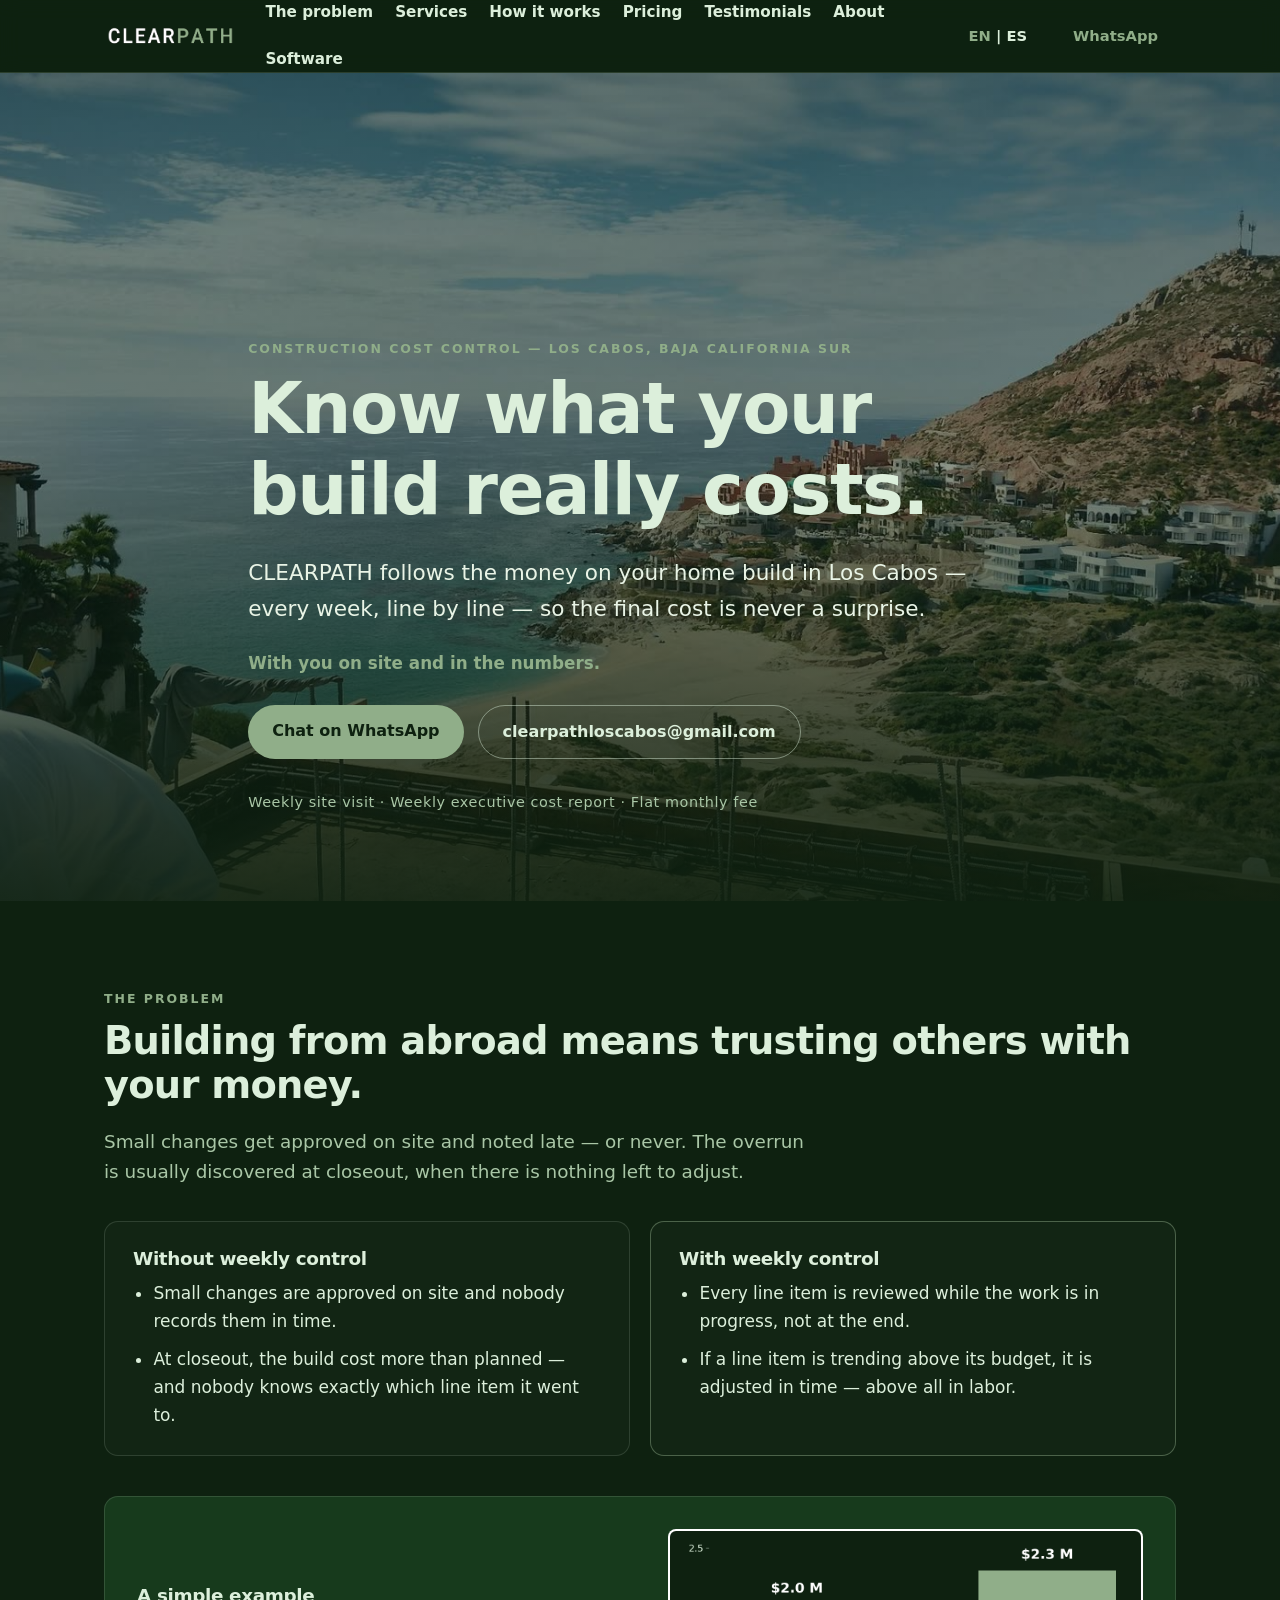
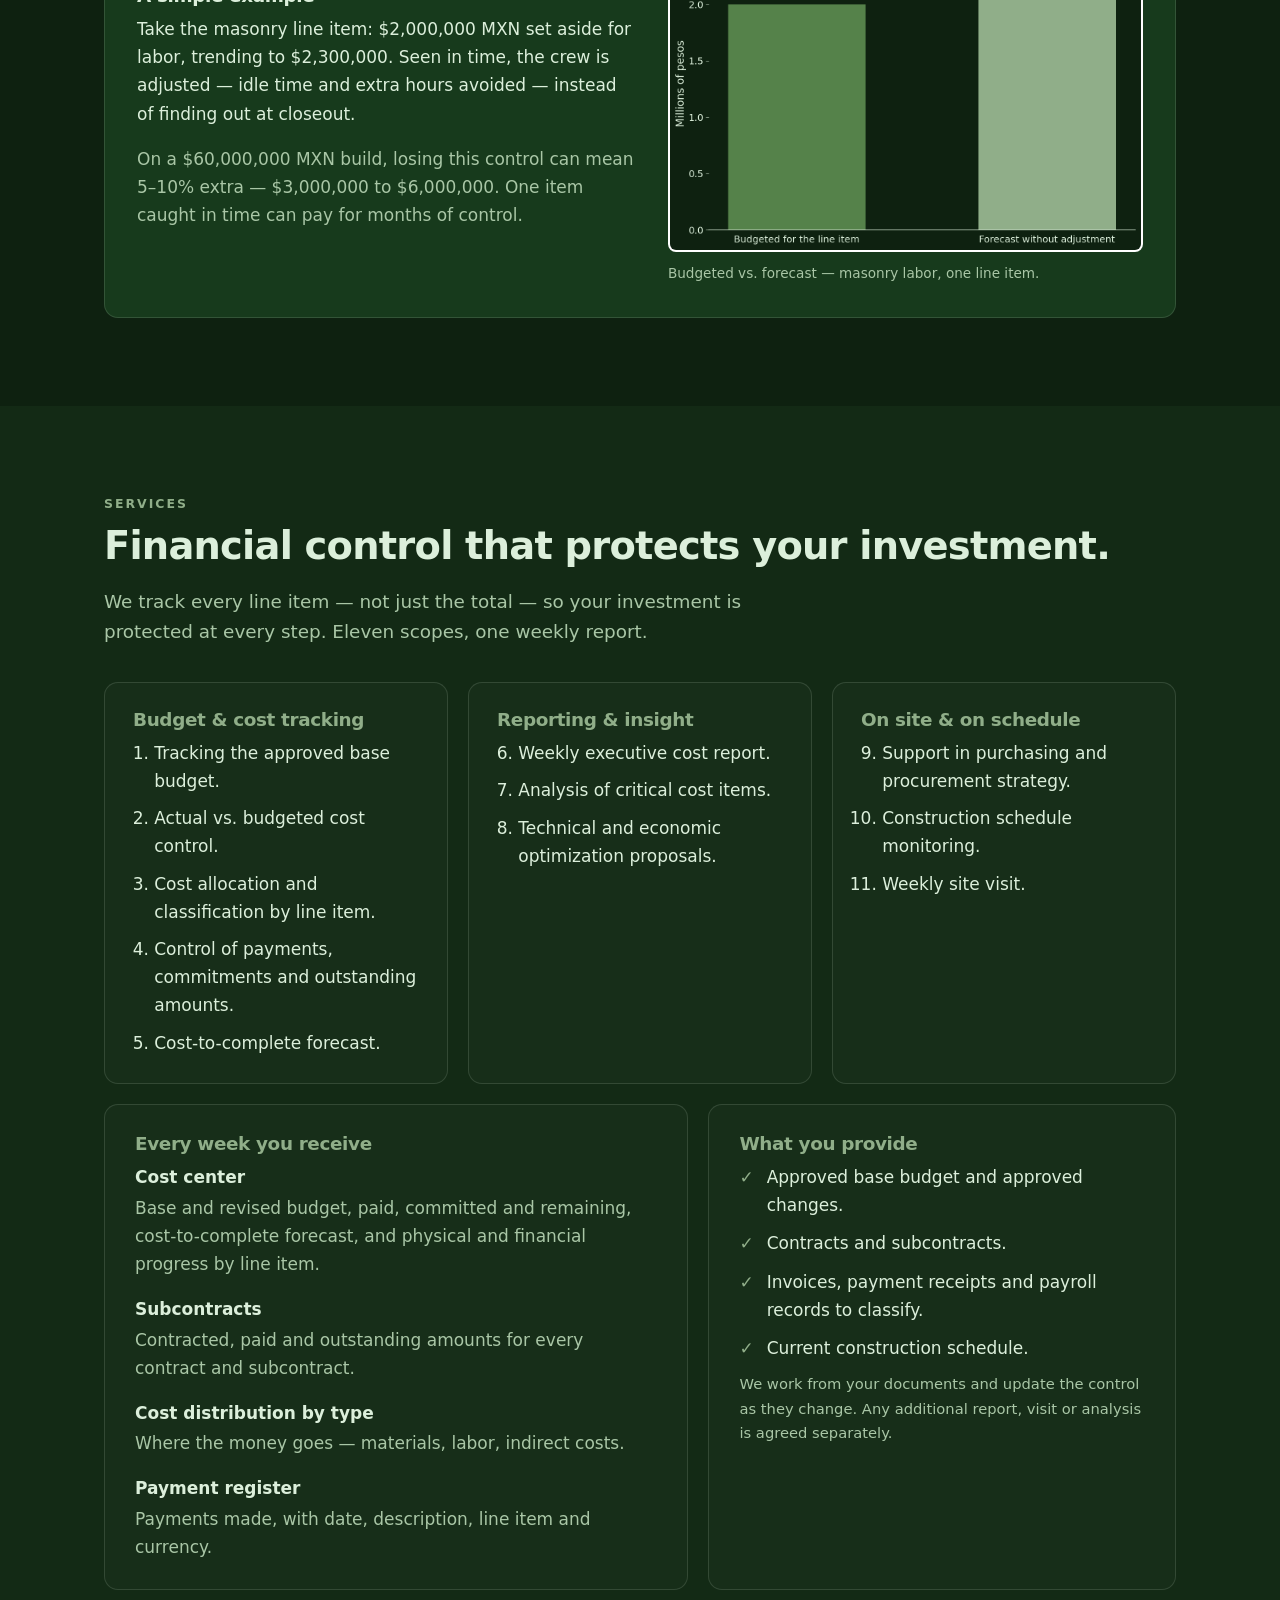
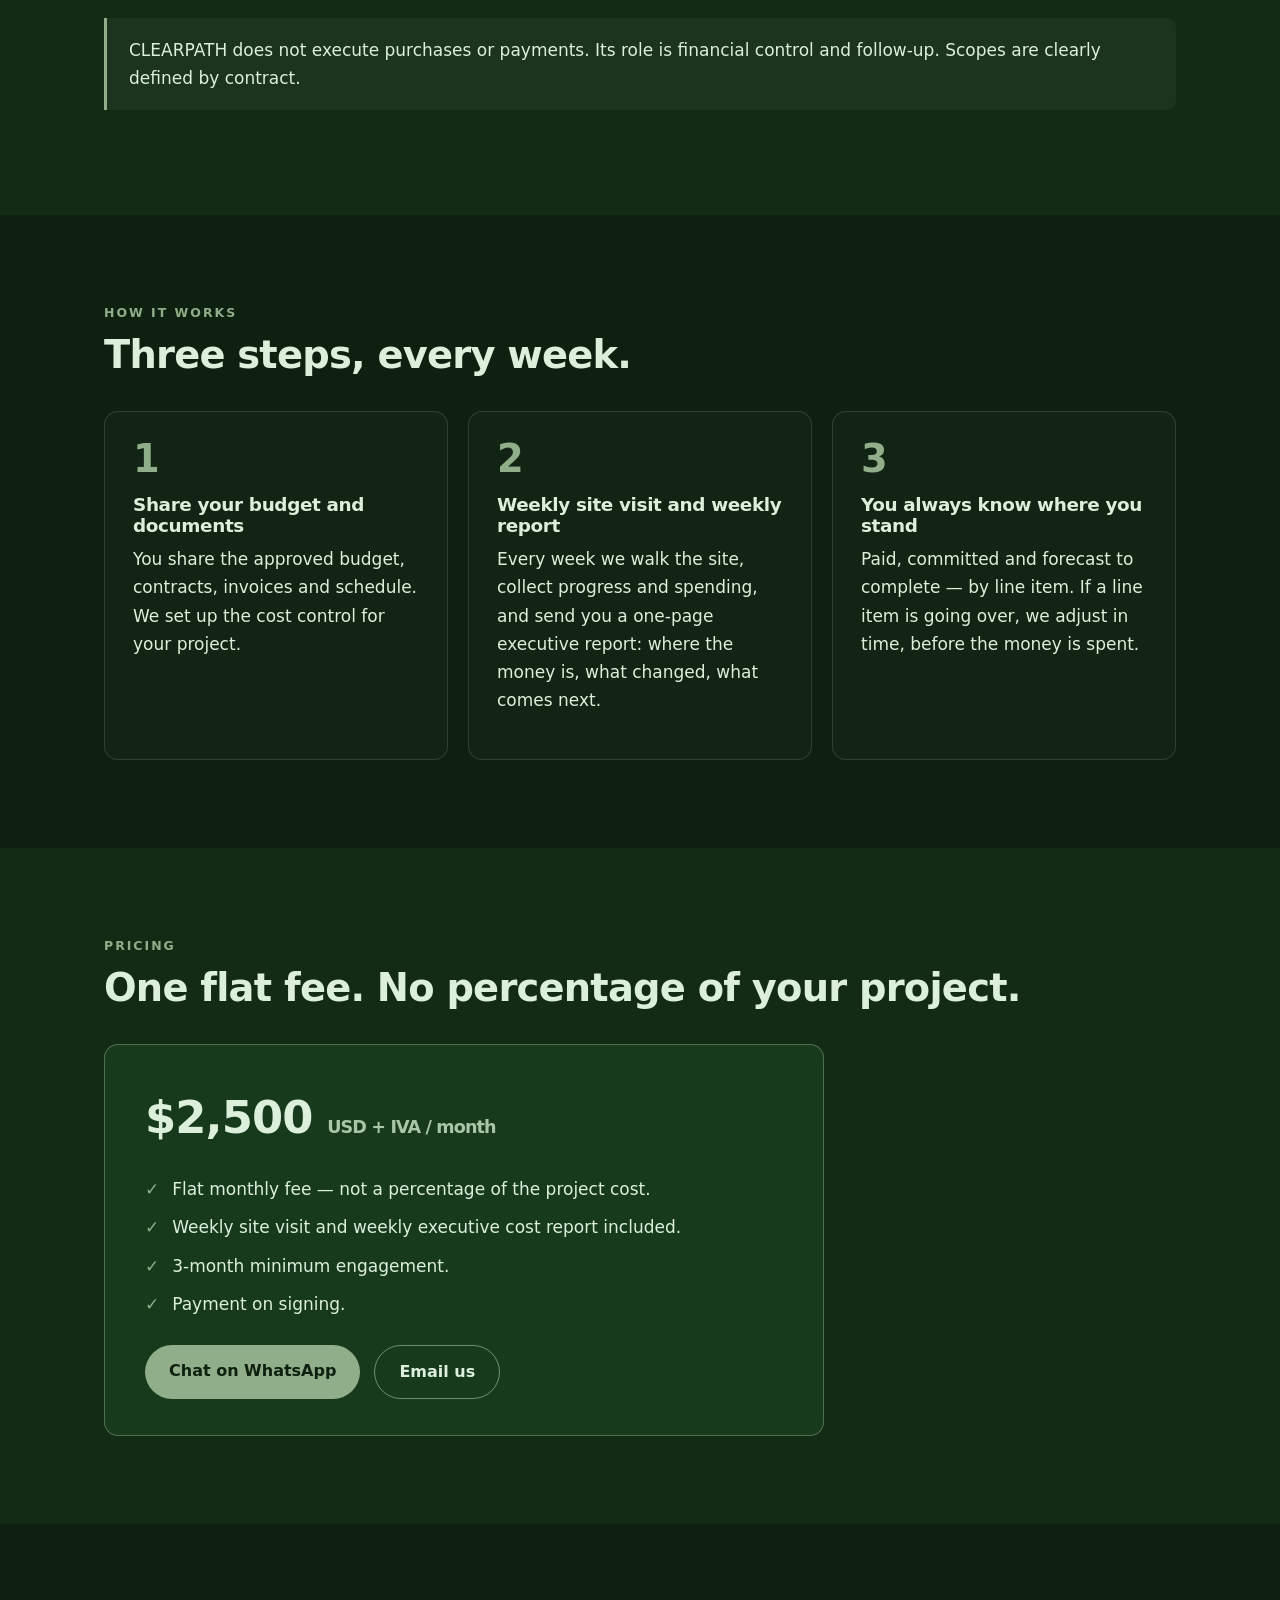
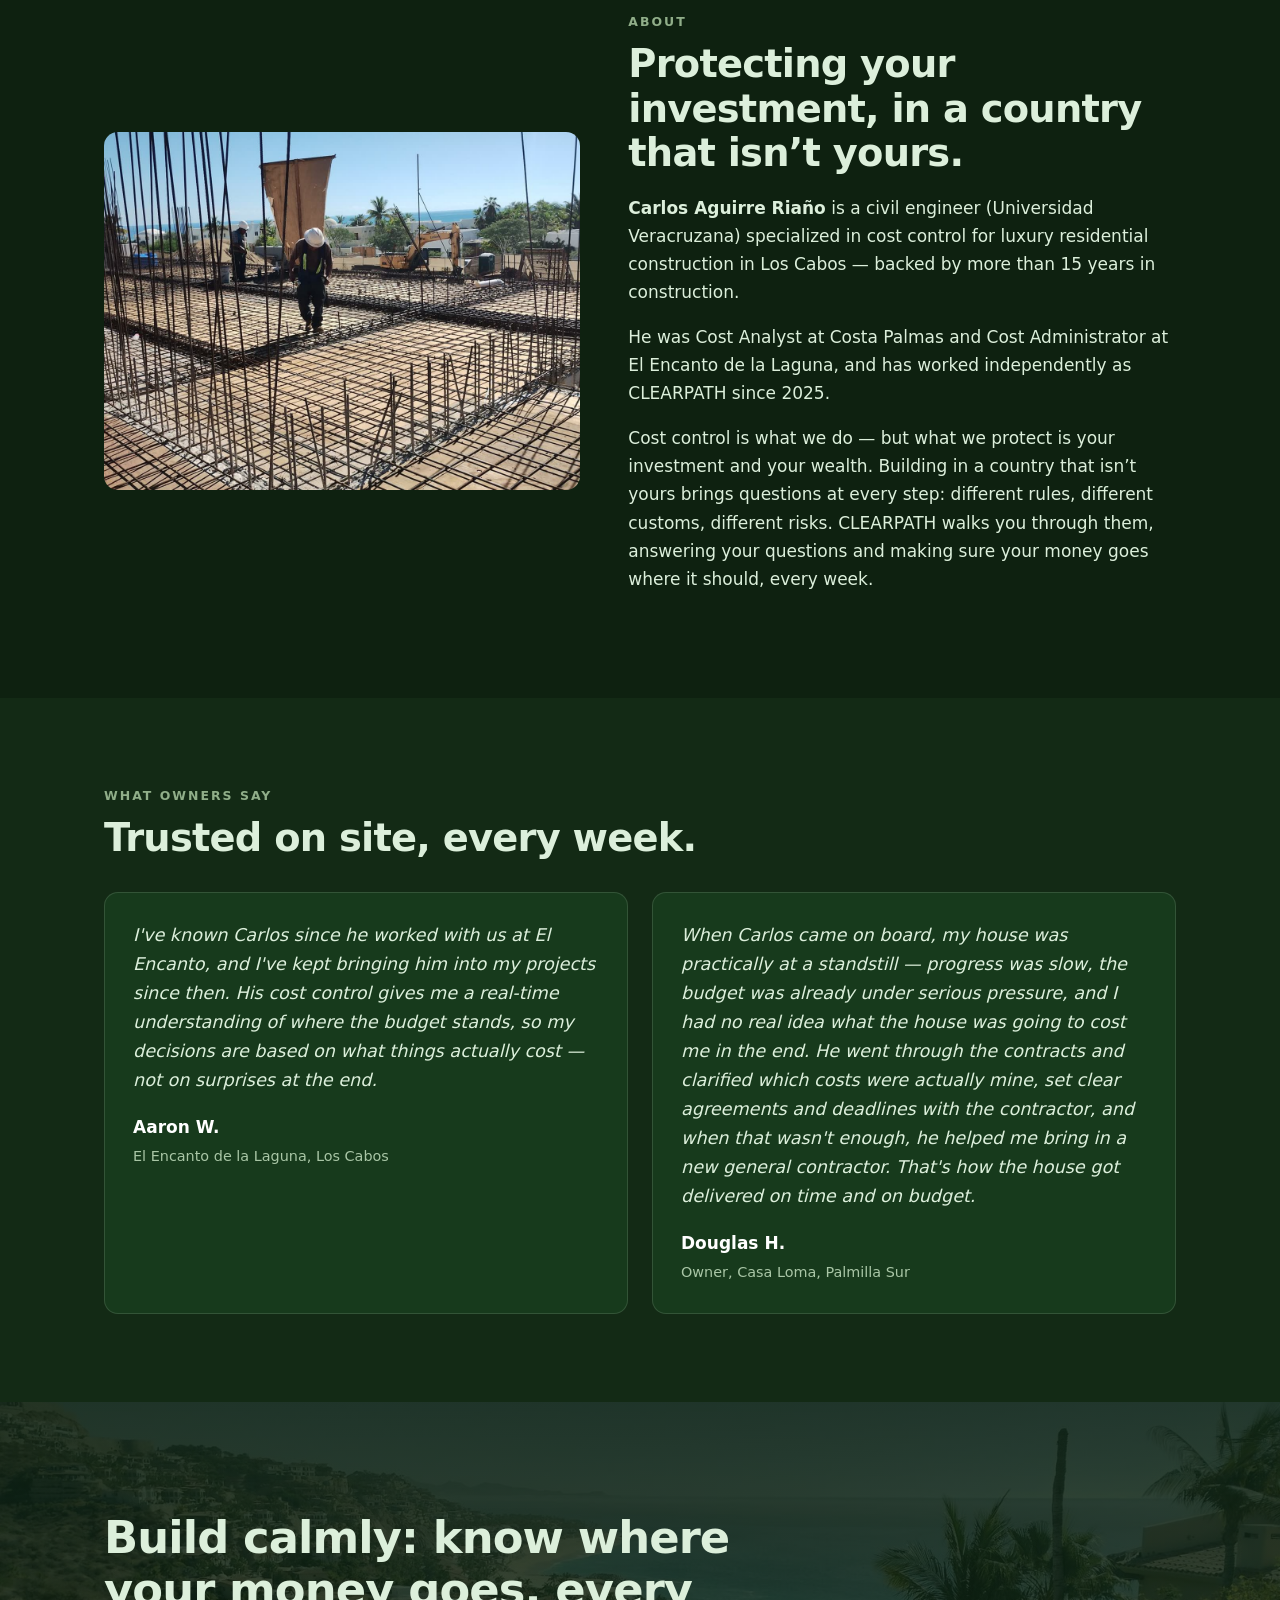
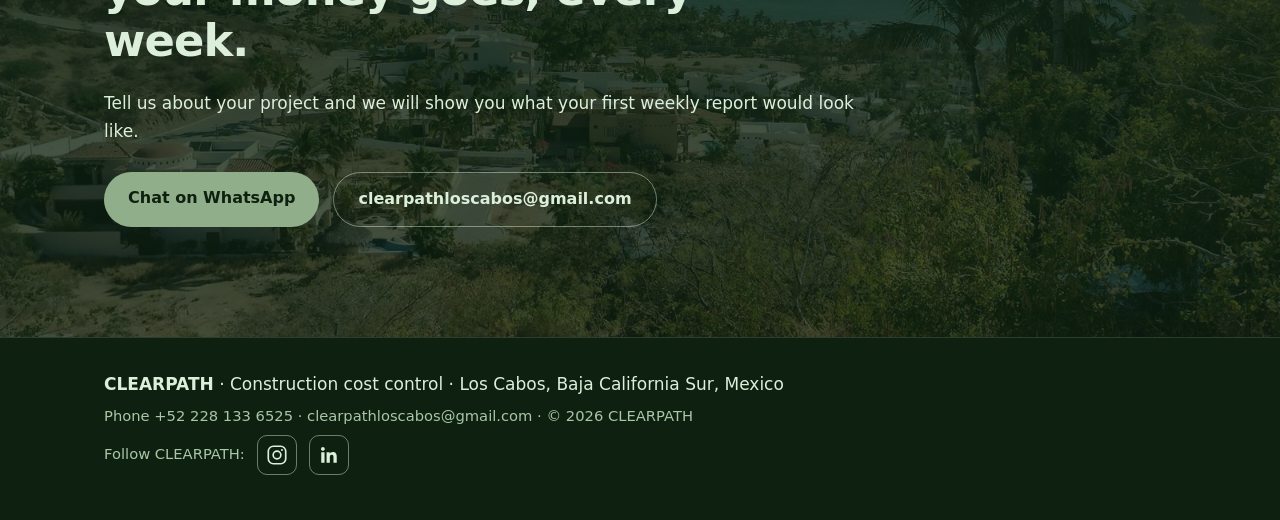
==== index.html @ eccaa63d "Stylesheet v7 (carousel styles)" ====
<!DOCTYPE html>
<html lang="en">
<head>
<meta charset="utf-8">
<meta name="viewport" content="width=device-width, initial-scale=1">
<title>CLEARPATH — Construction Cost Control in Los Cabos</title>
<meta name="description" content="CLEARPATH is weekly cost control for luxury home builds in Los Cabos: paid, committed and forecast to complete, line by line. Flat monthly fee, weekly site visit, weekly executive report.">
<link rel="stylesheet" href="styles.css?v=7">
<link rel="icon" type="image/x-icon" href="[data-uri]">
</head>
<body>

<header class="site-header">
  <div class="wrap header-inner">
    <a class="brand" href="#top" aria-label="CLEARPATH — home">
      <img class="brand-img" src="[data-uri]" alt="CLEARPATH">
    </a>
    <nav class="main-nav" aria-label="Main">
      <a href="#problem">The problem</a>
      <a href="#services">Services</a>
      <a href="#how">How it works</a>
      <a href="#pricing">Pricing</a>
      <a href="#testimonials">Testimonials</a>
      <a href="#about">About</a>
      <a href="software/">Software</a>
    </nav>
    <span class="lang-switch" aria-label="Language"><span class="lang-current">EN</span> | <a href="es/" lang="es">ES</a></span>
    <a class="btn btn-small" href="https://wa.me/522281336525" target="_blank" rel="noopener">WhatsApp</a>
  </div>
</header>

<main id="top">

  <!-- HERO -->
  <section class="hero">
    <div class="hero-media" aria-hidden="true">
      <video autoplay muted loop playsinline poster="[data-uri]">
        <source src="[data-uri]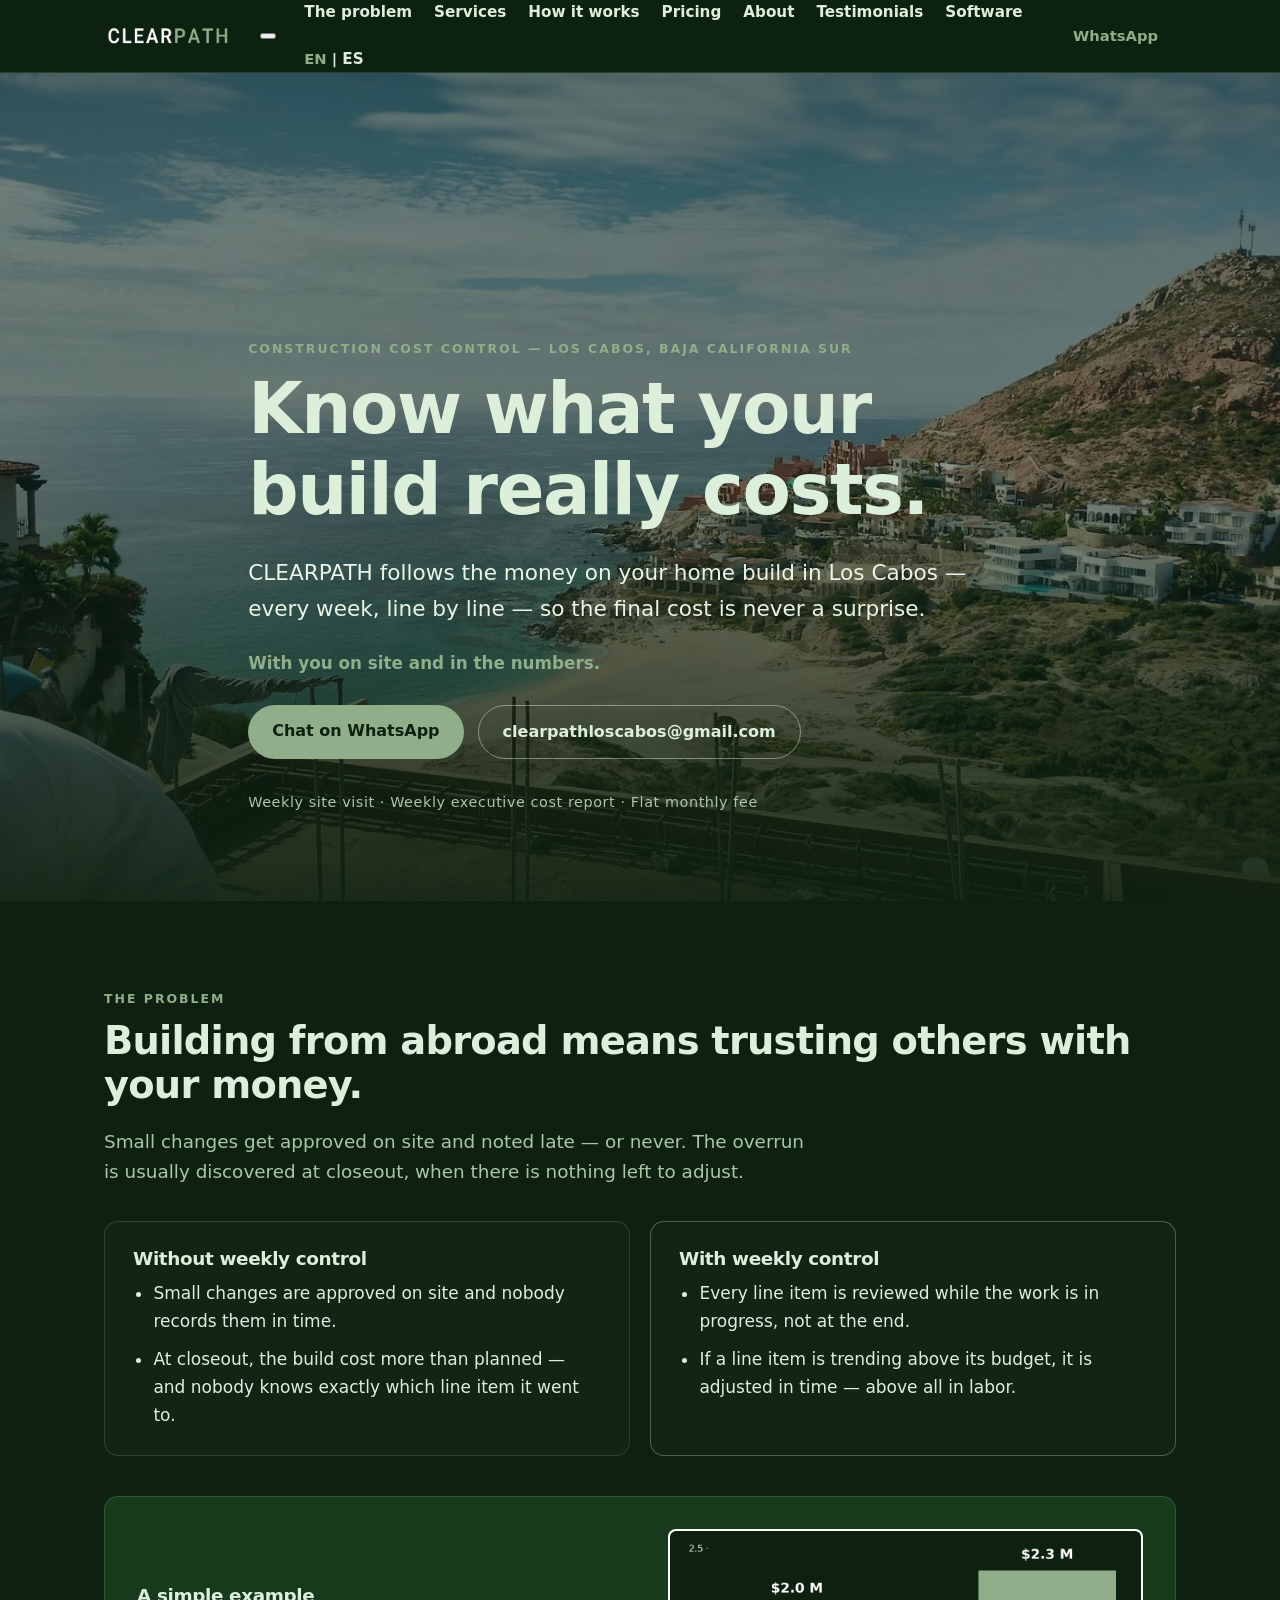
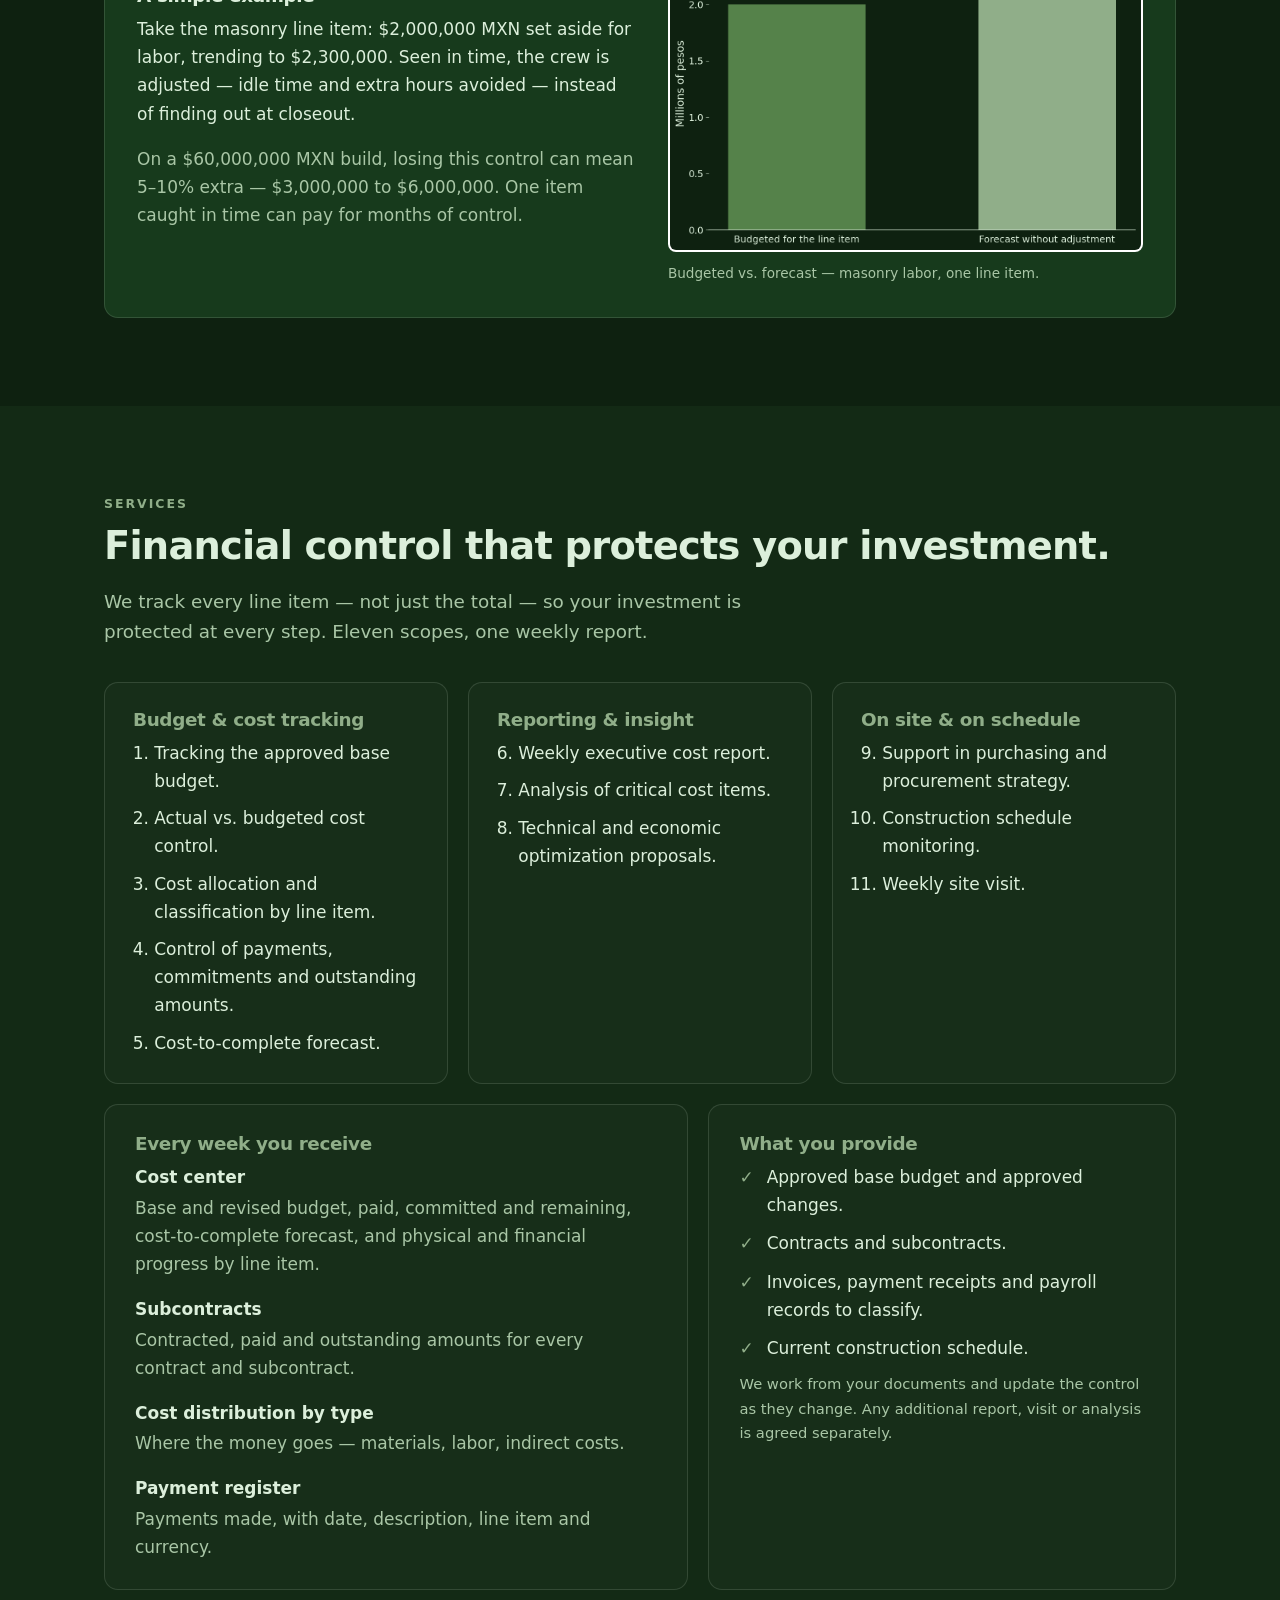
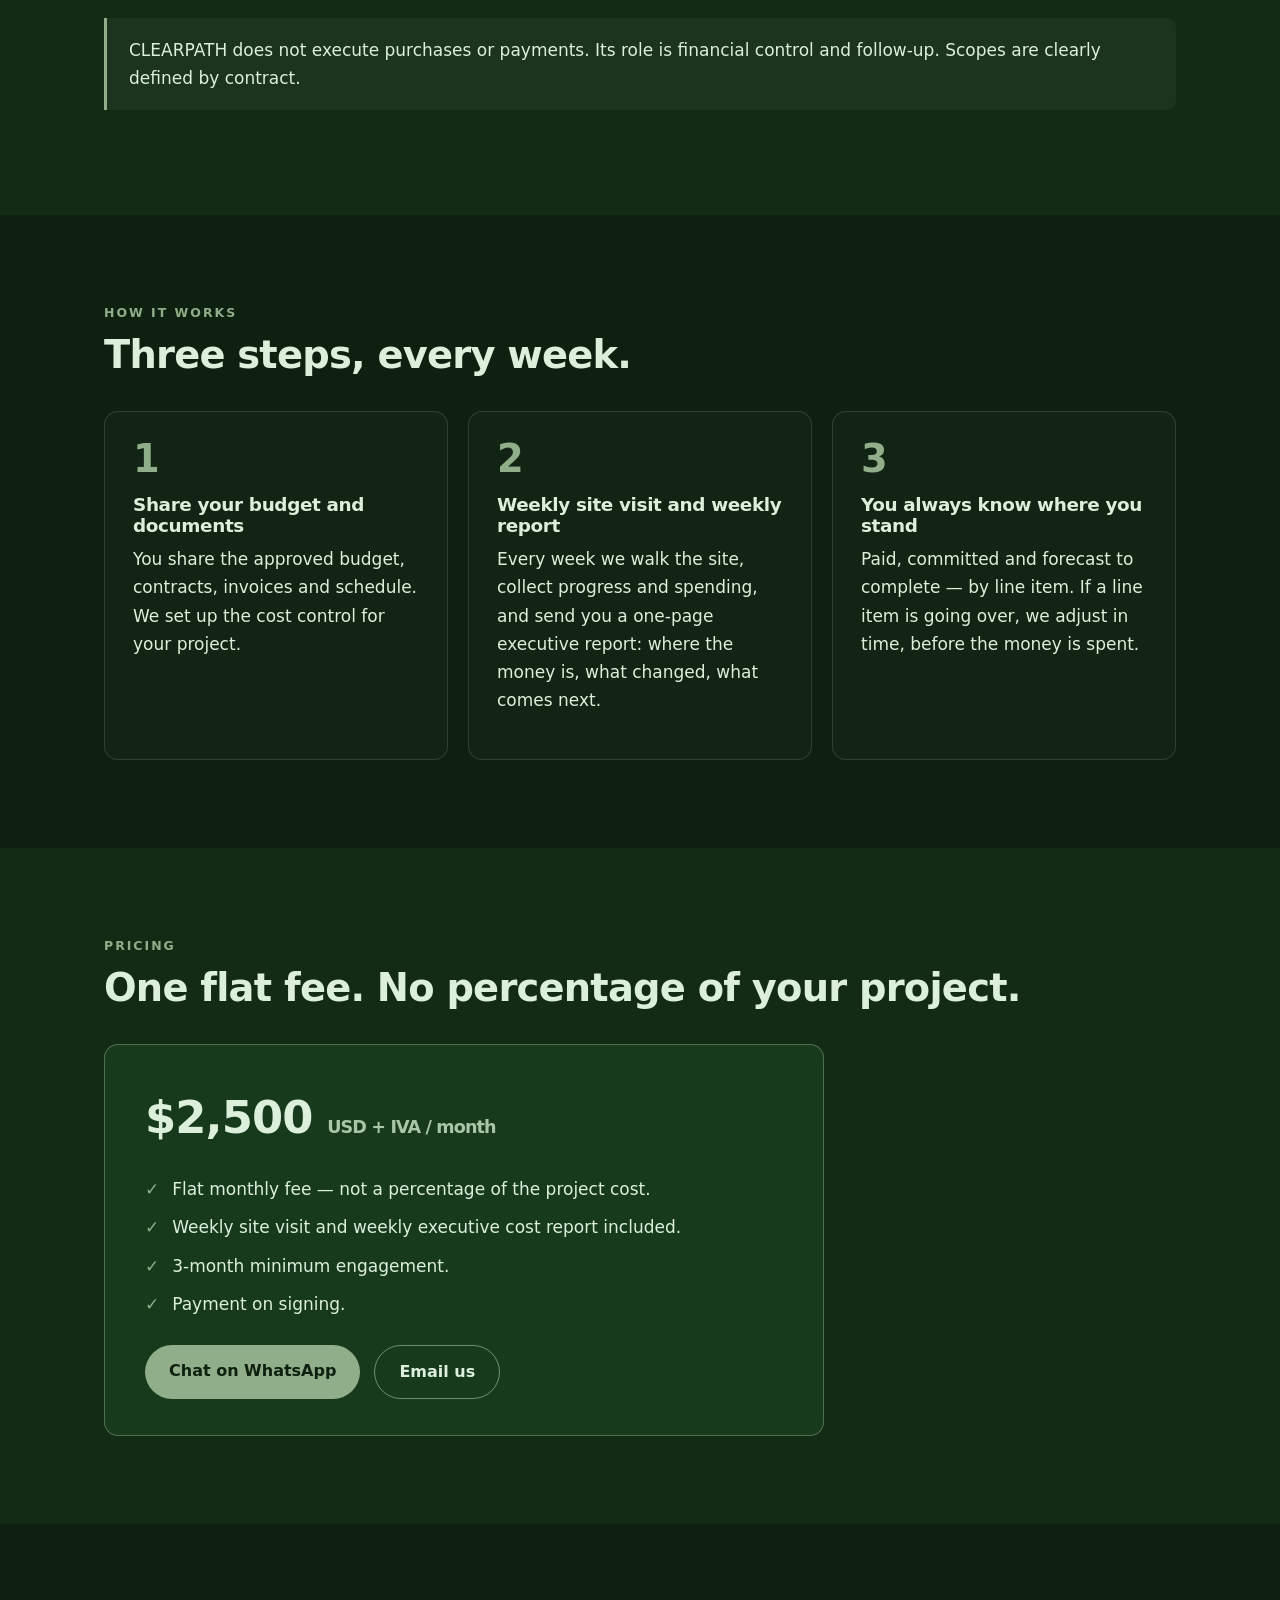
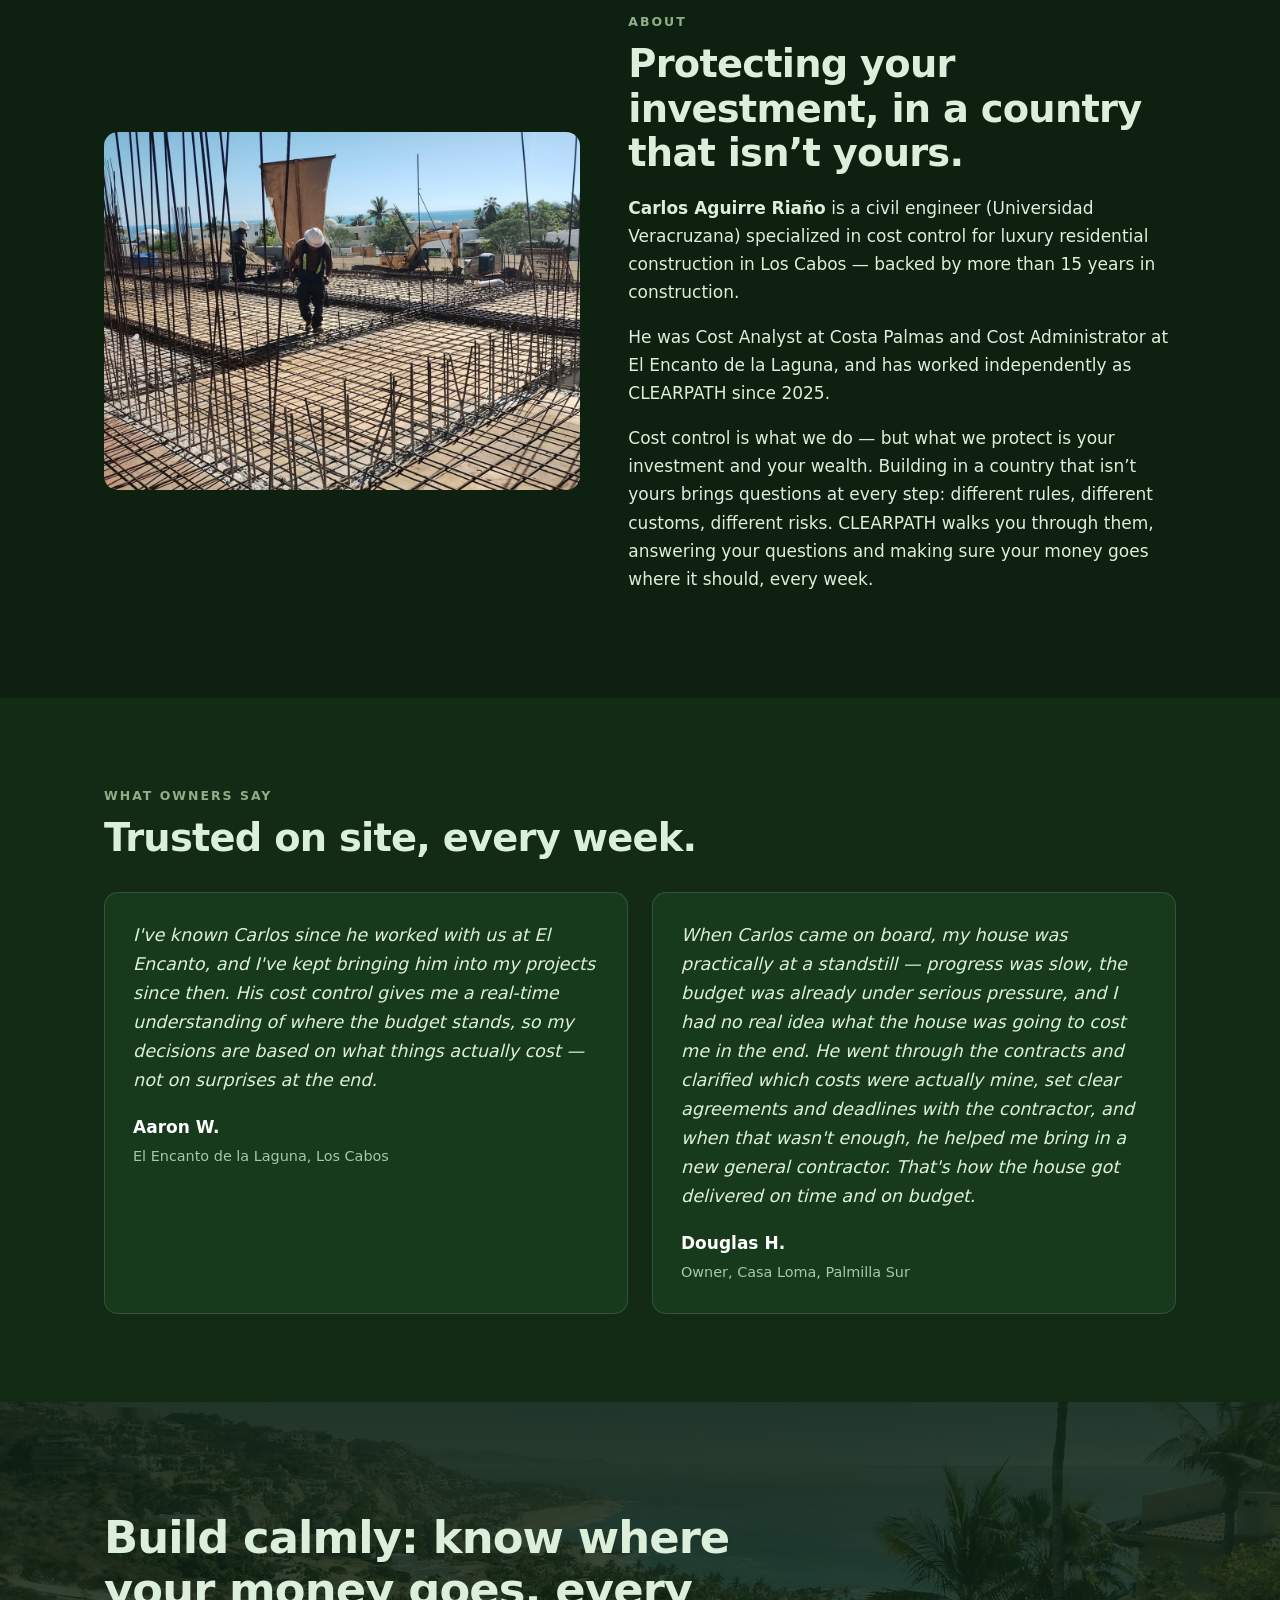
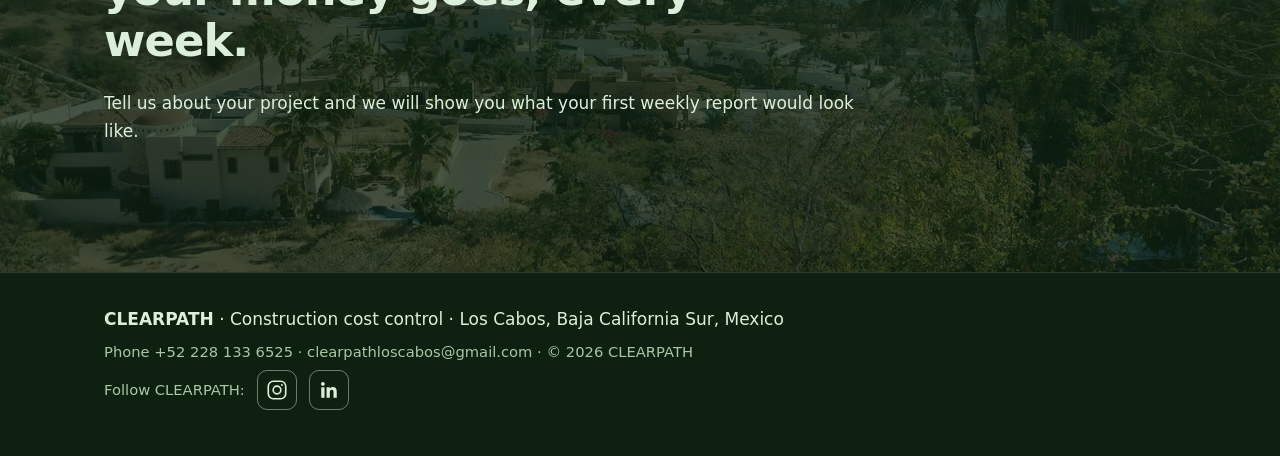
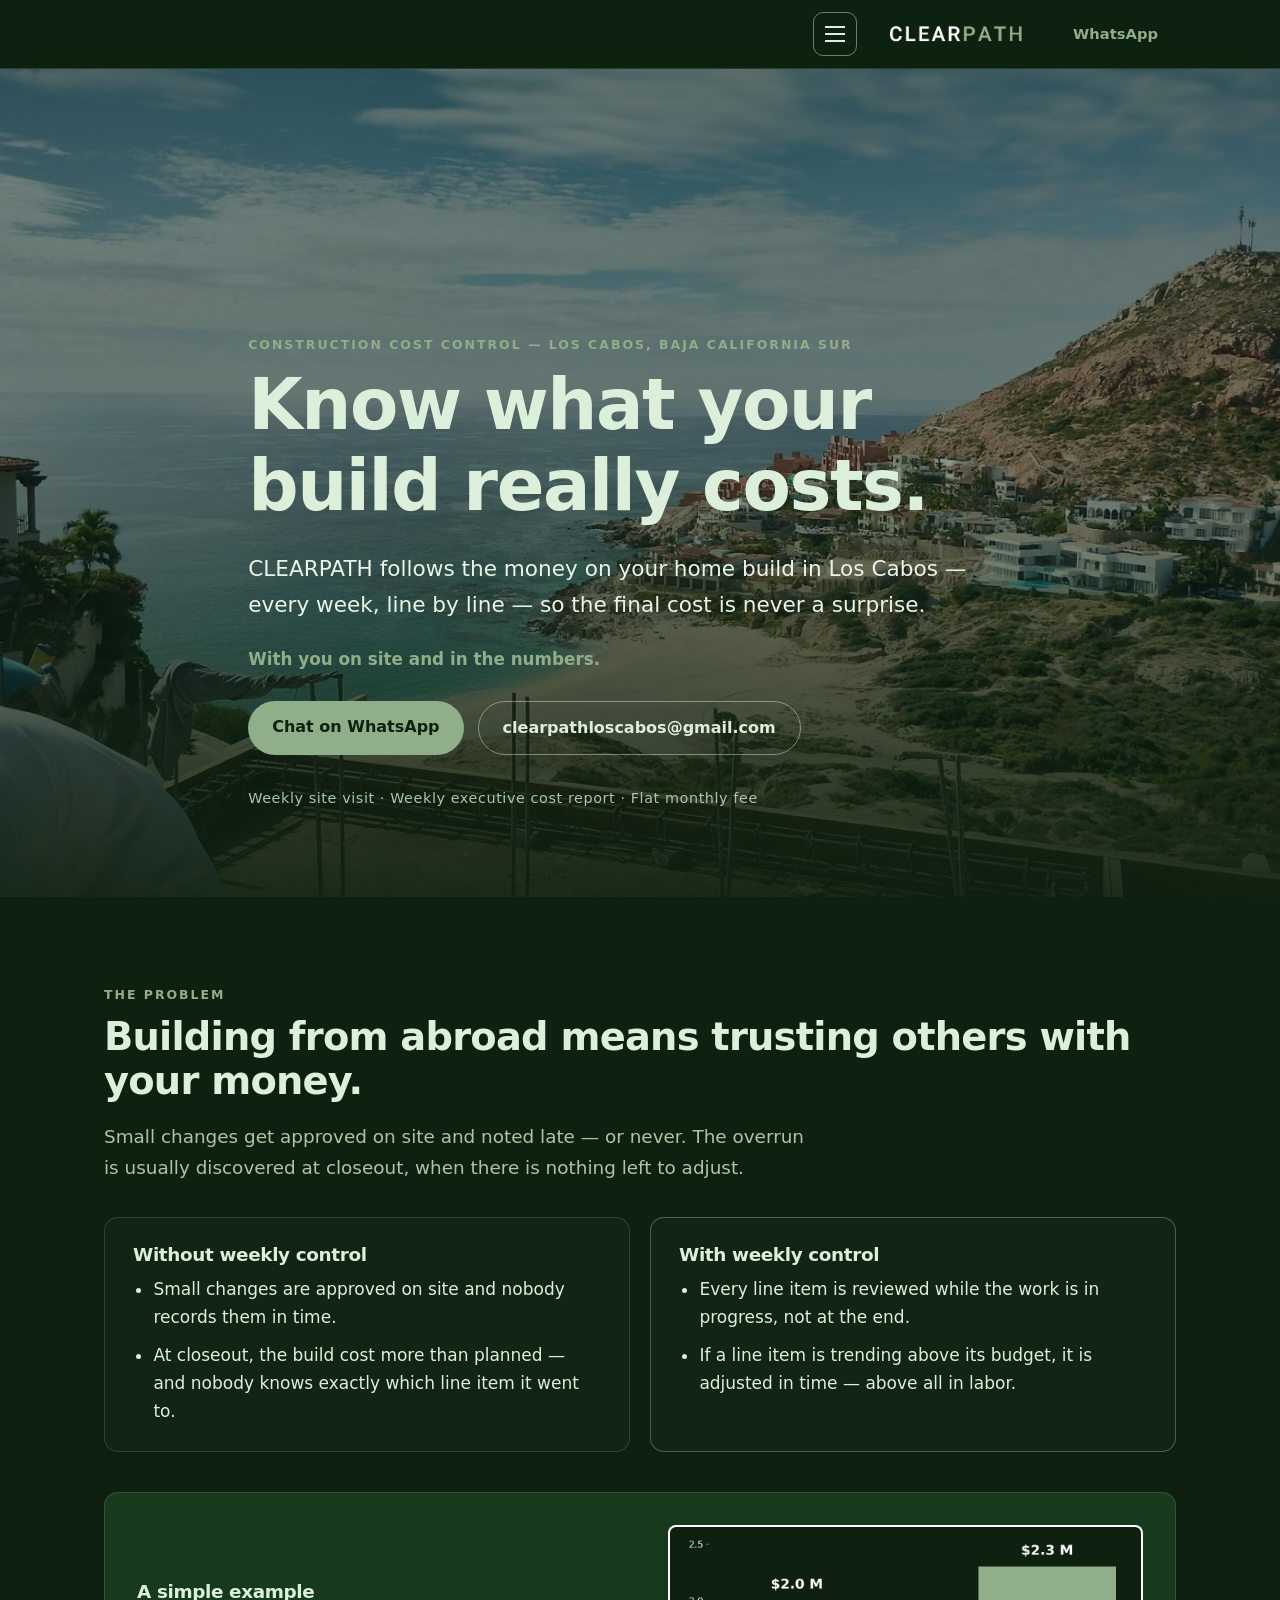
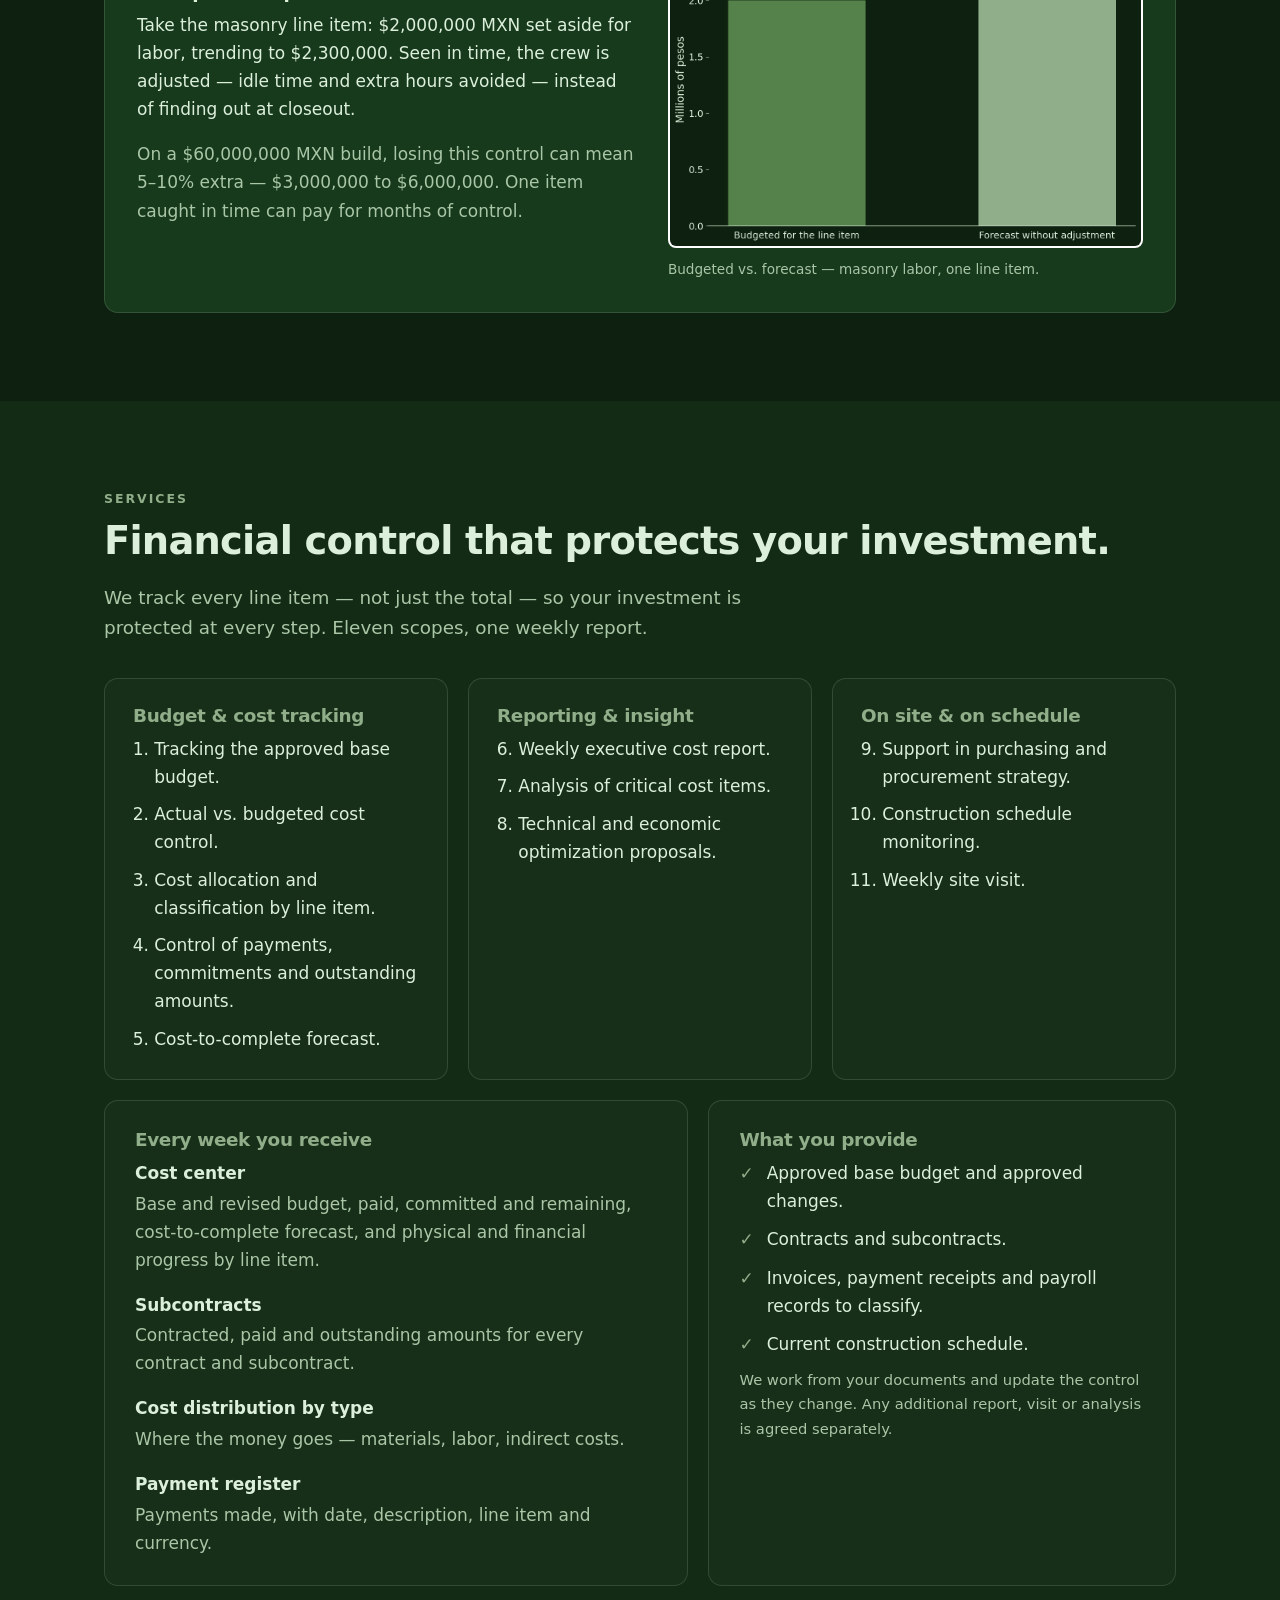
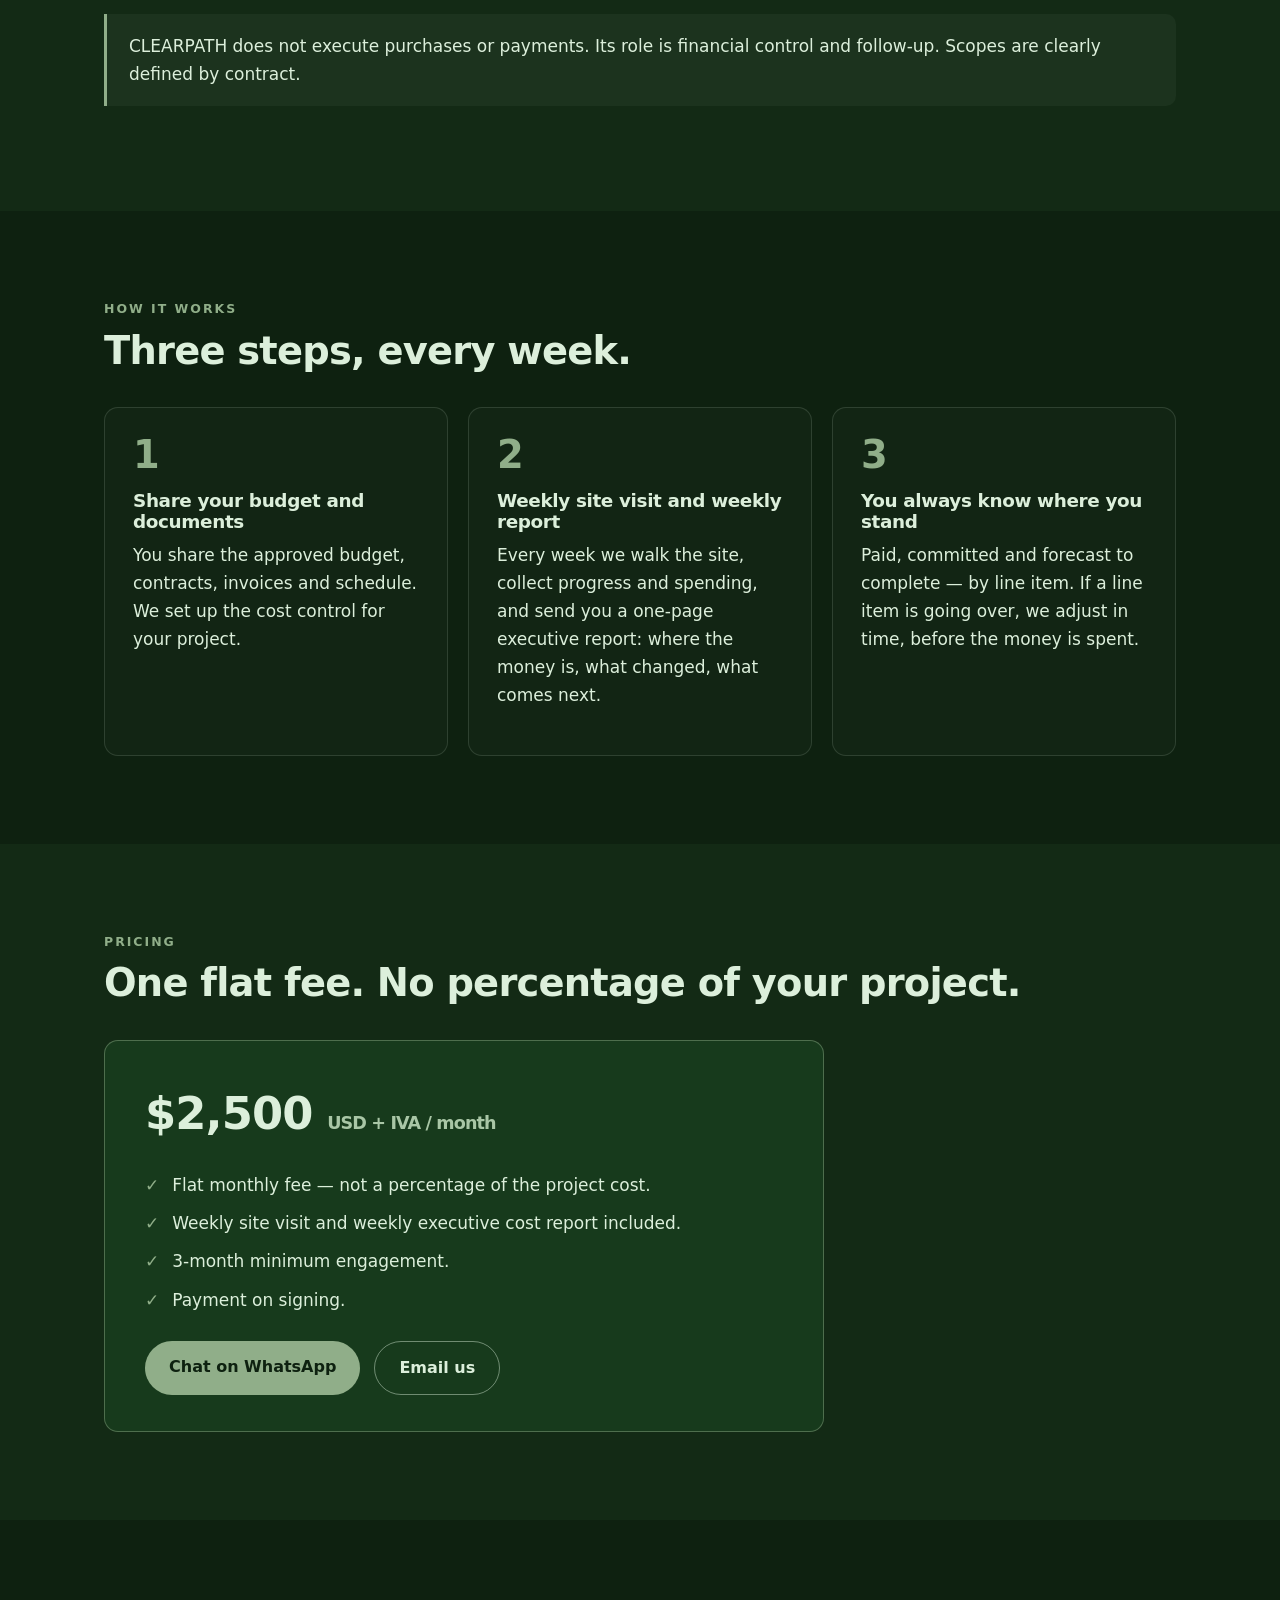
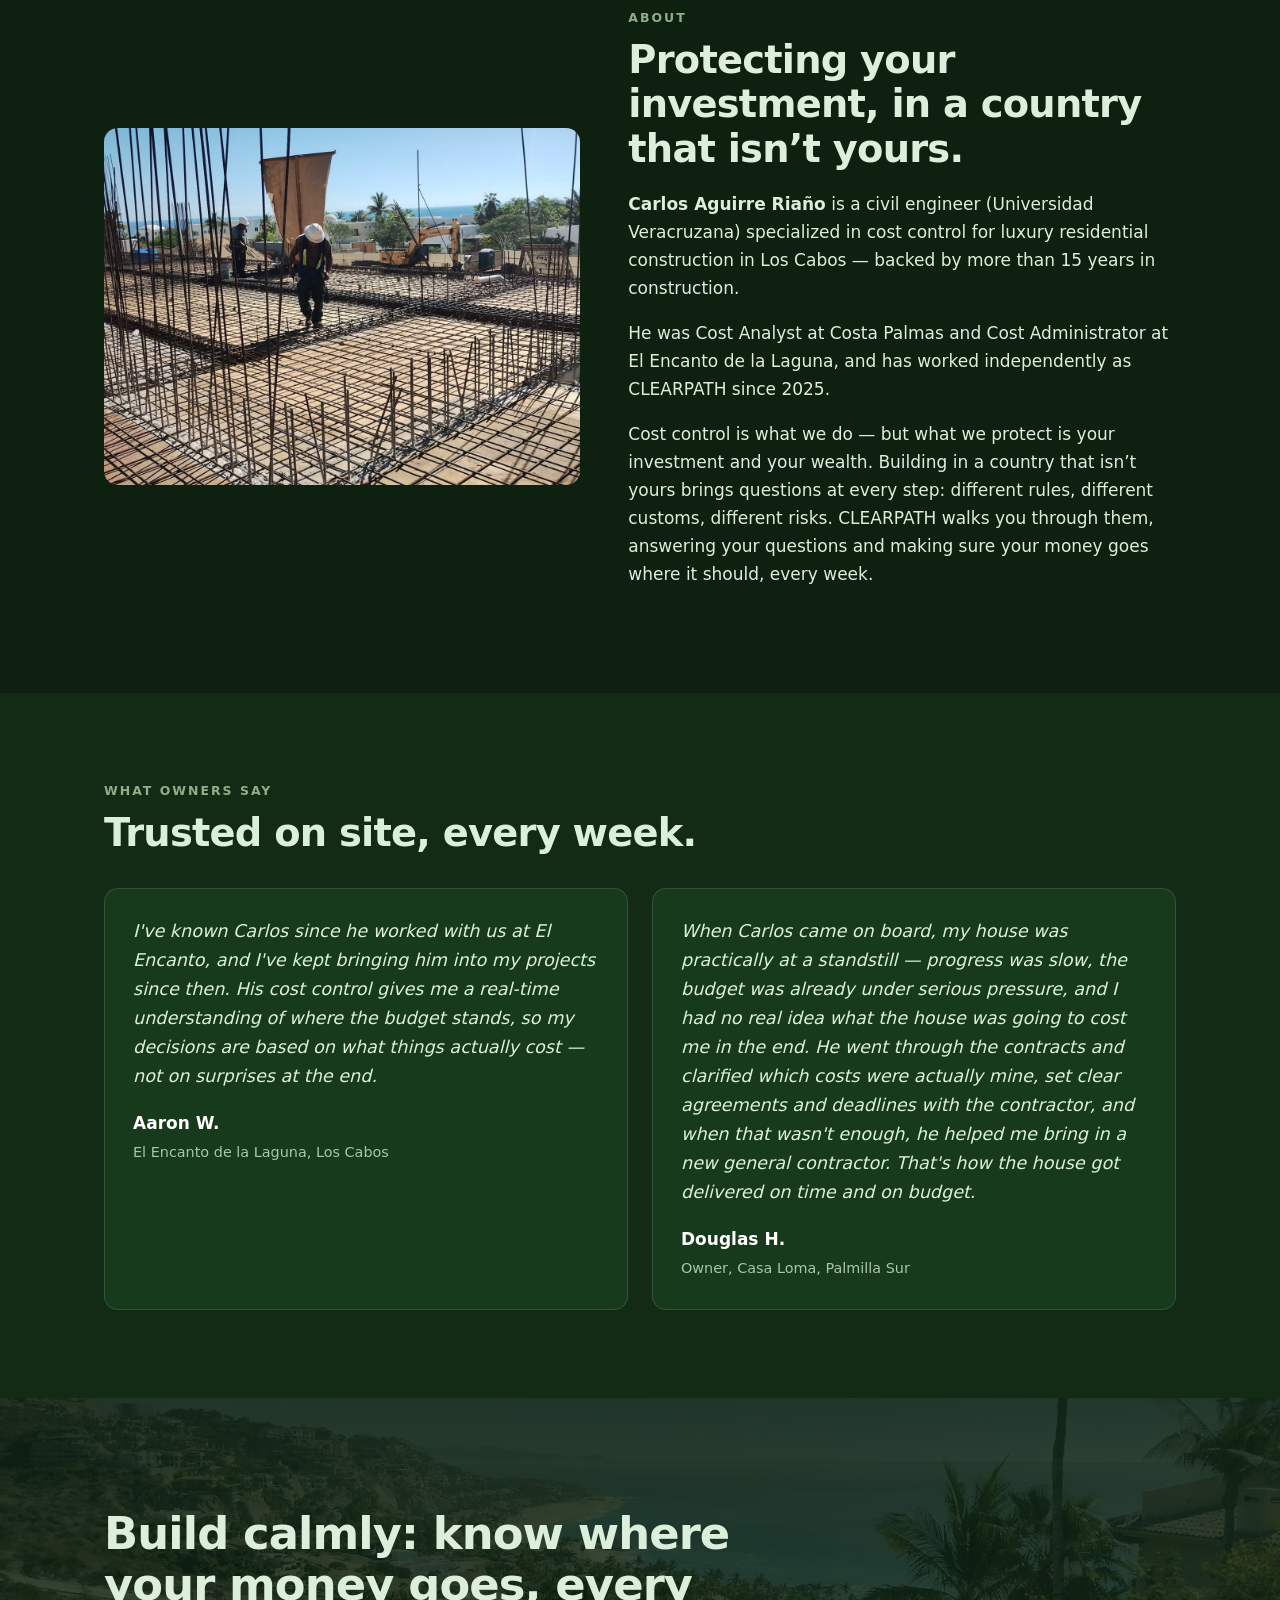
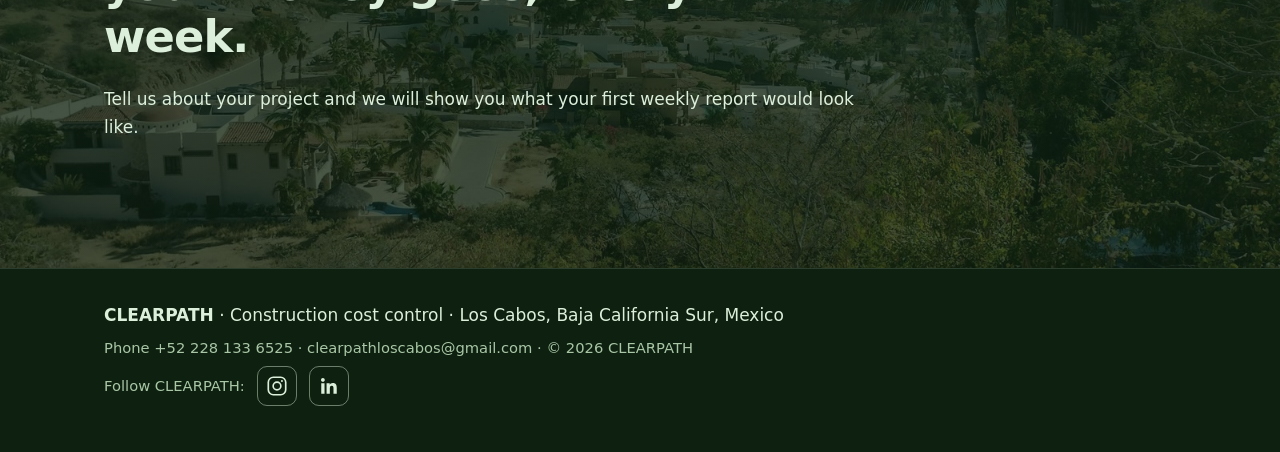
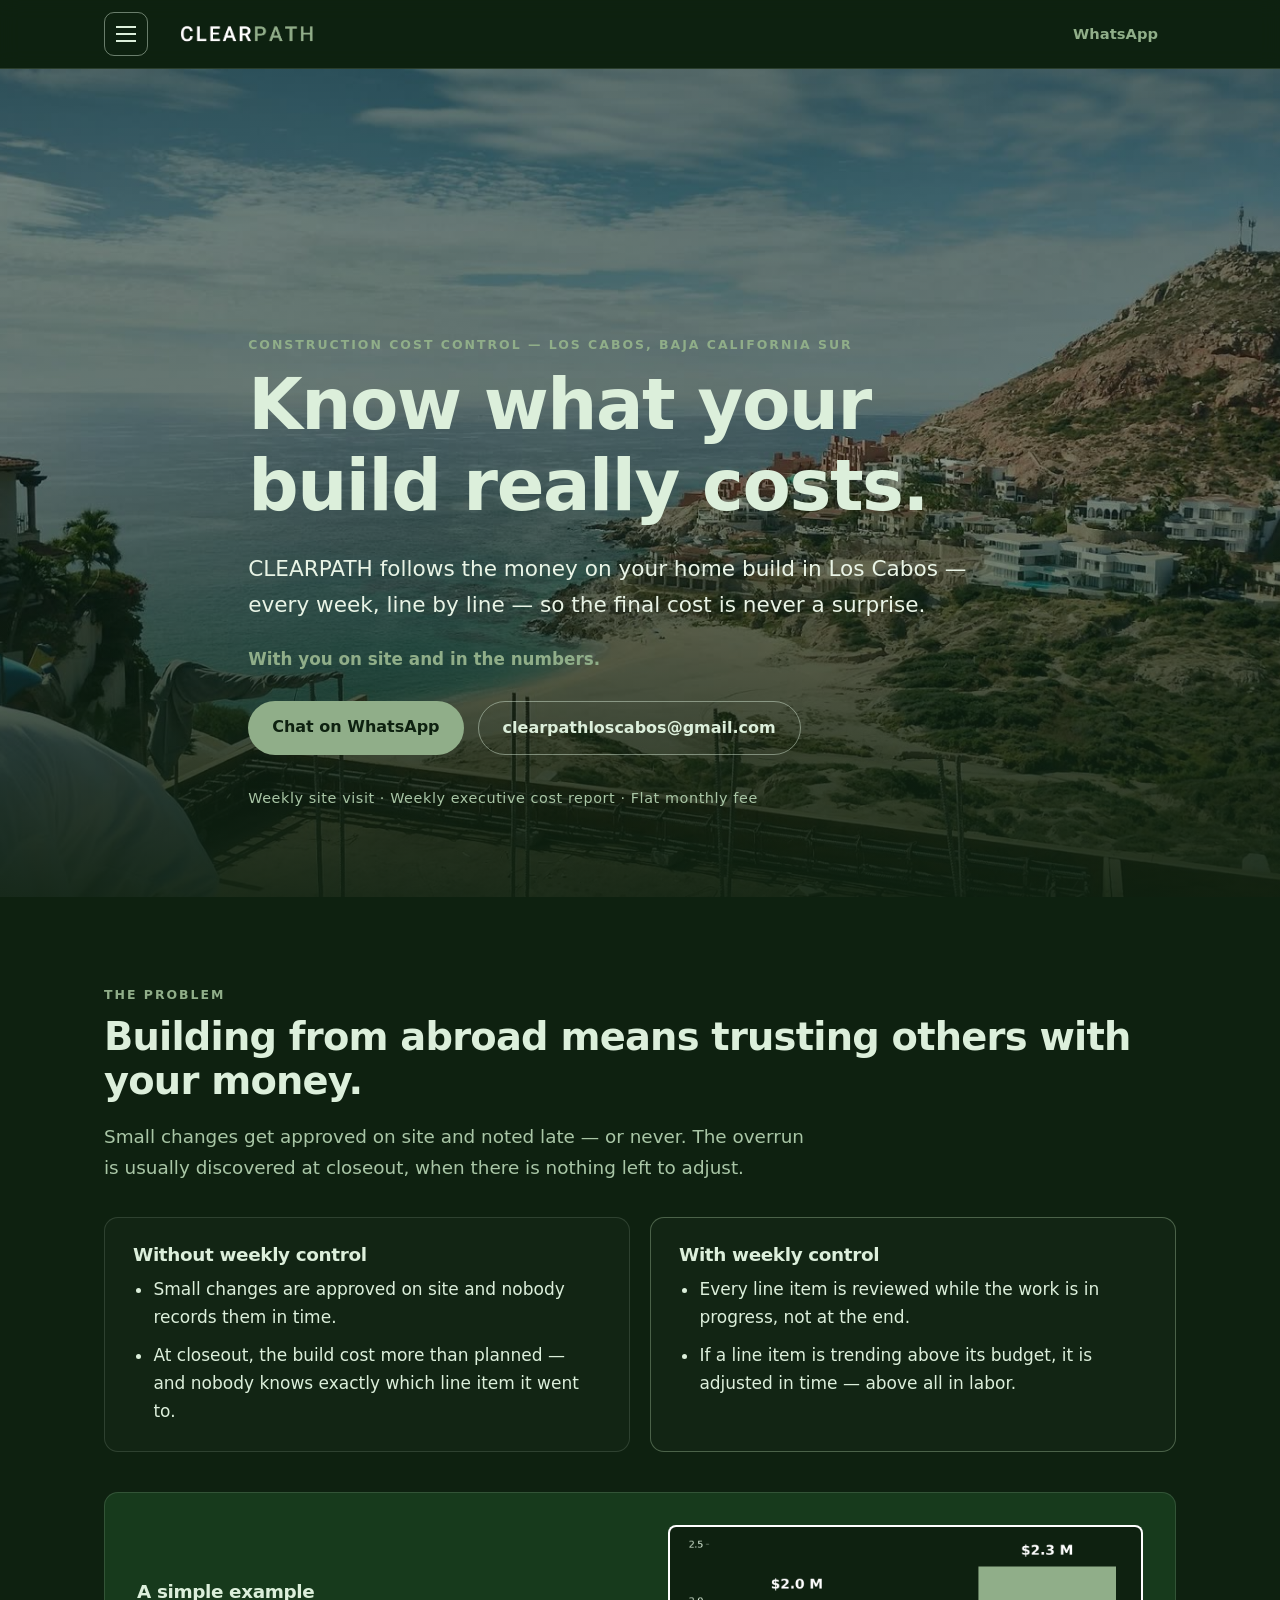
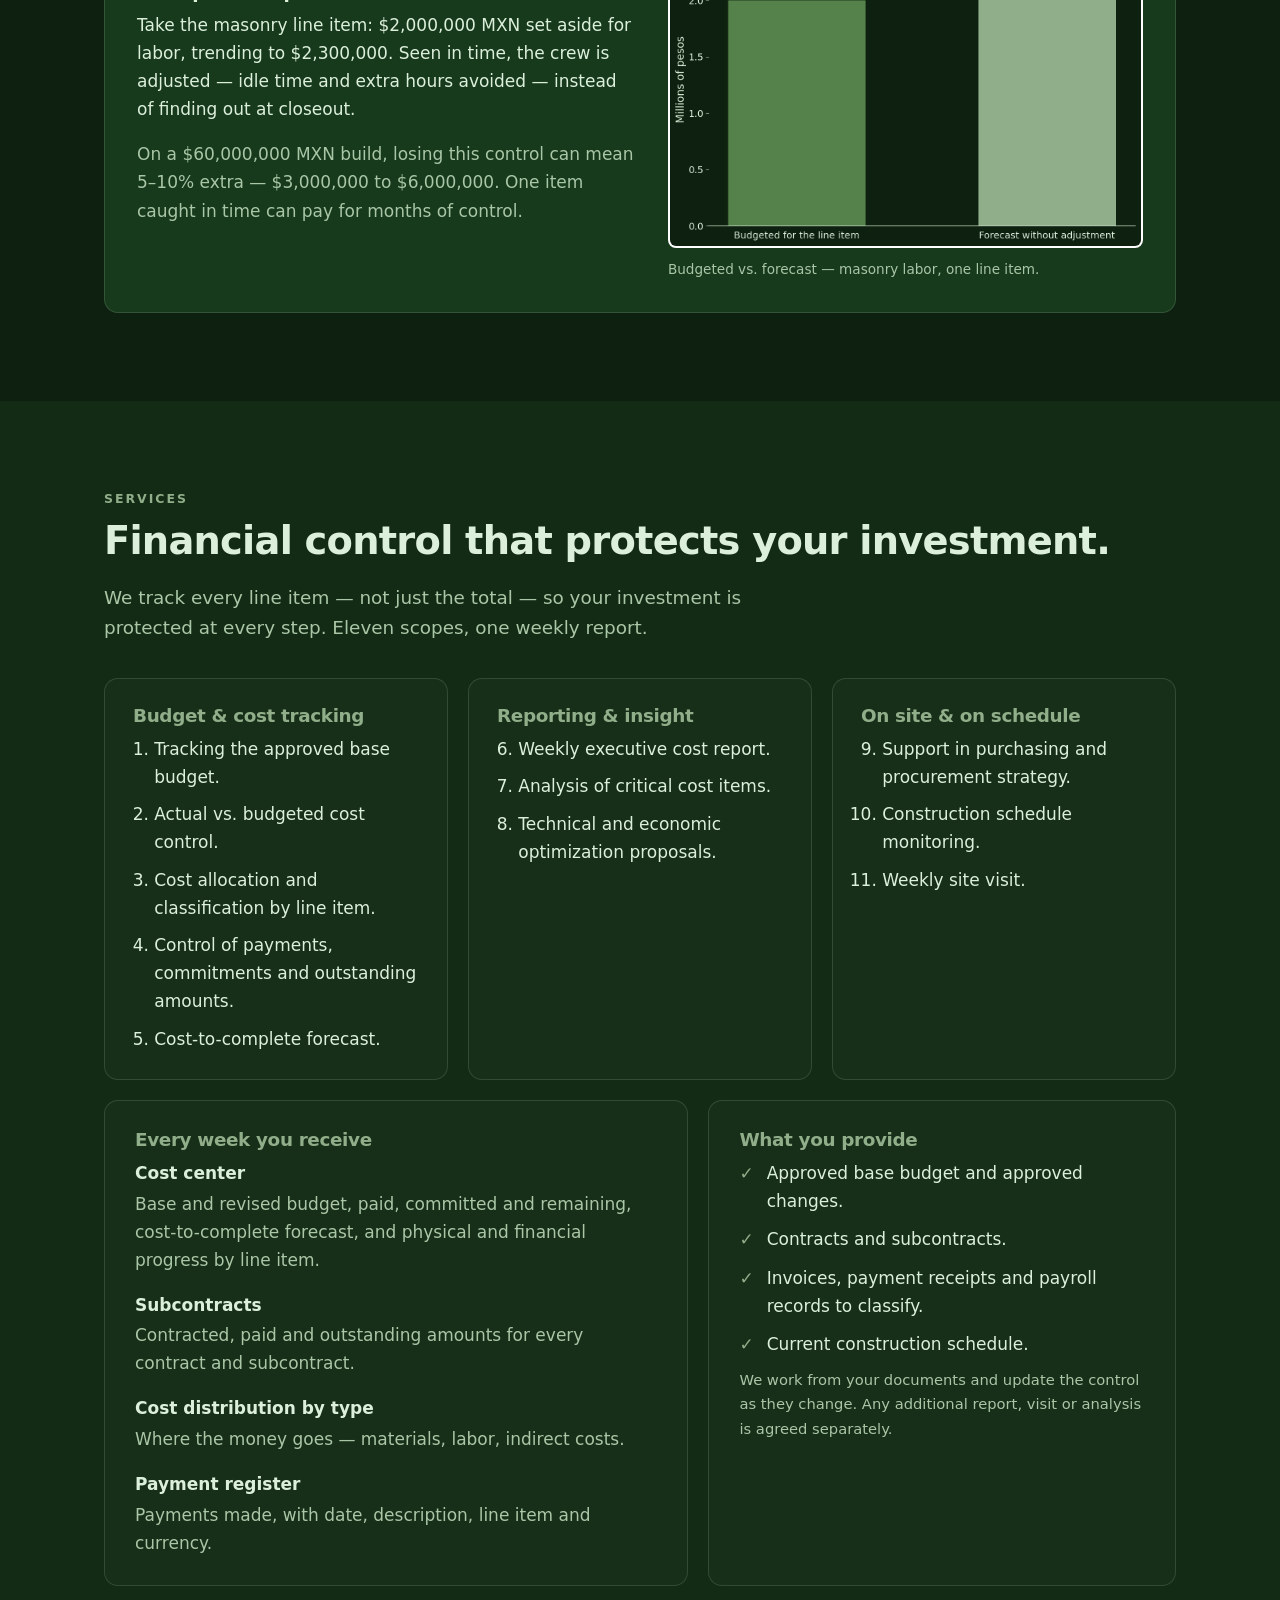
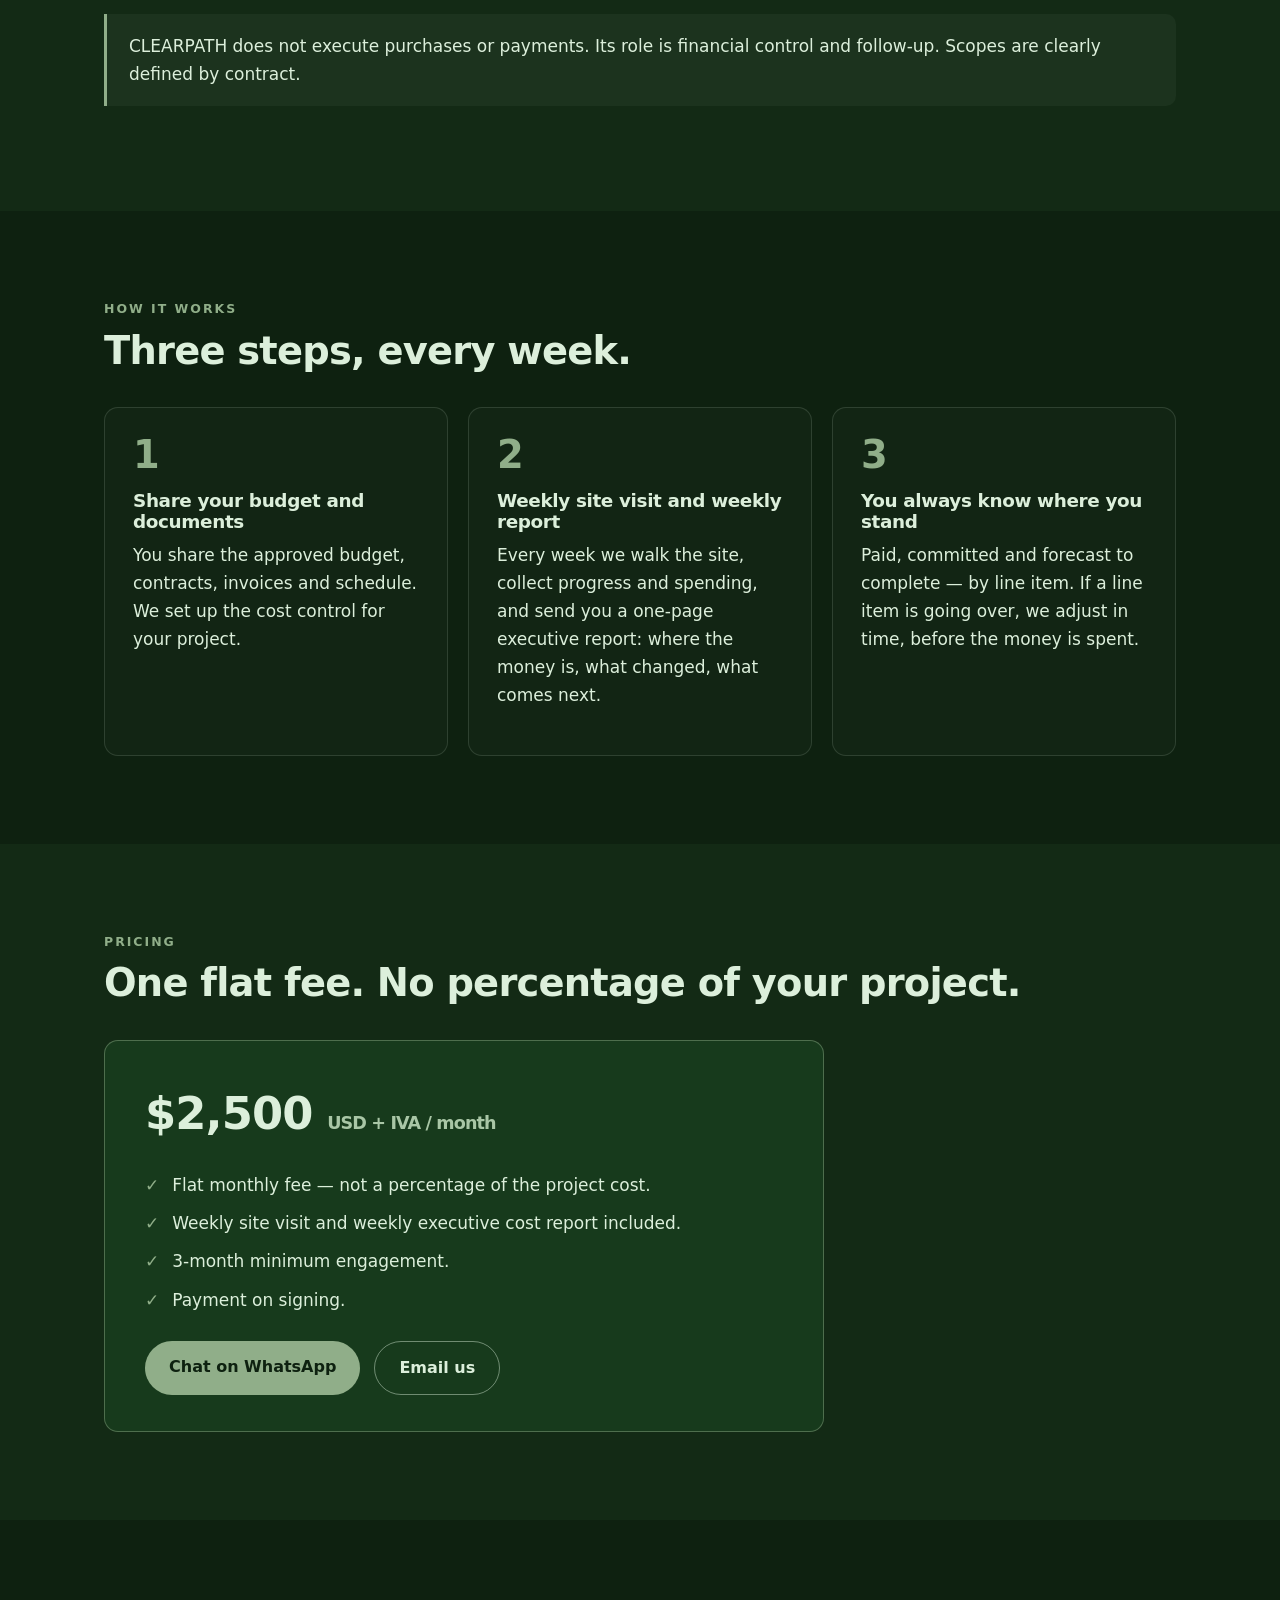
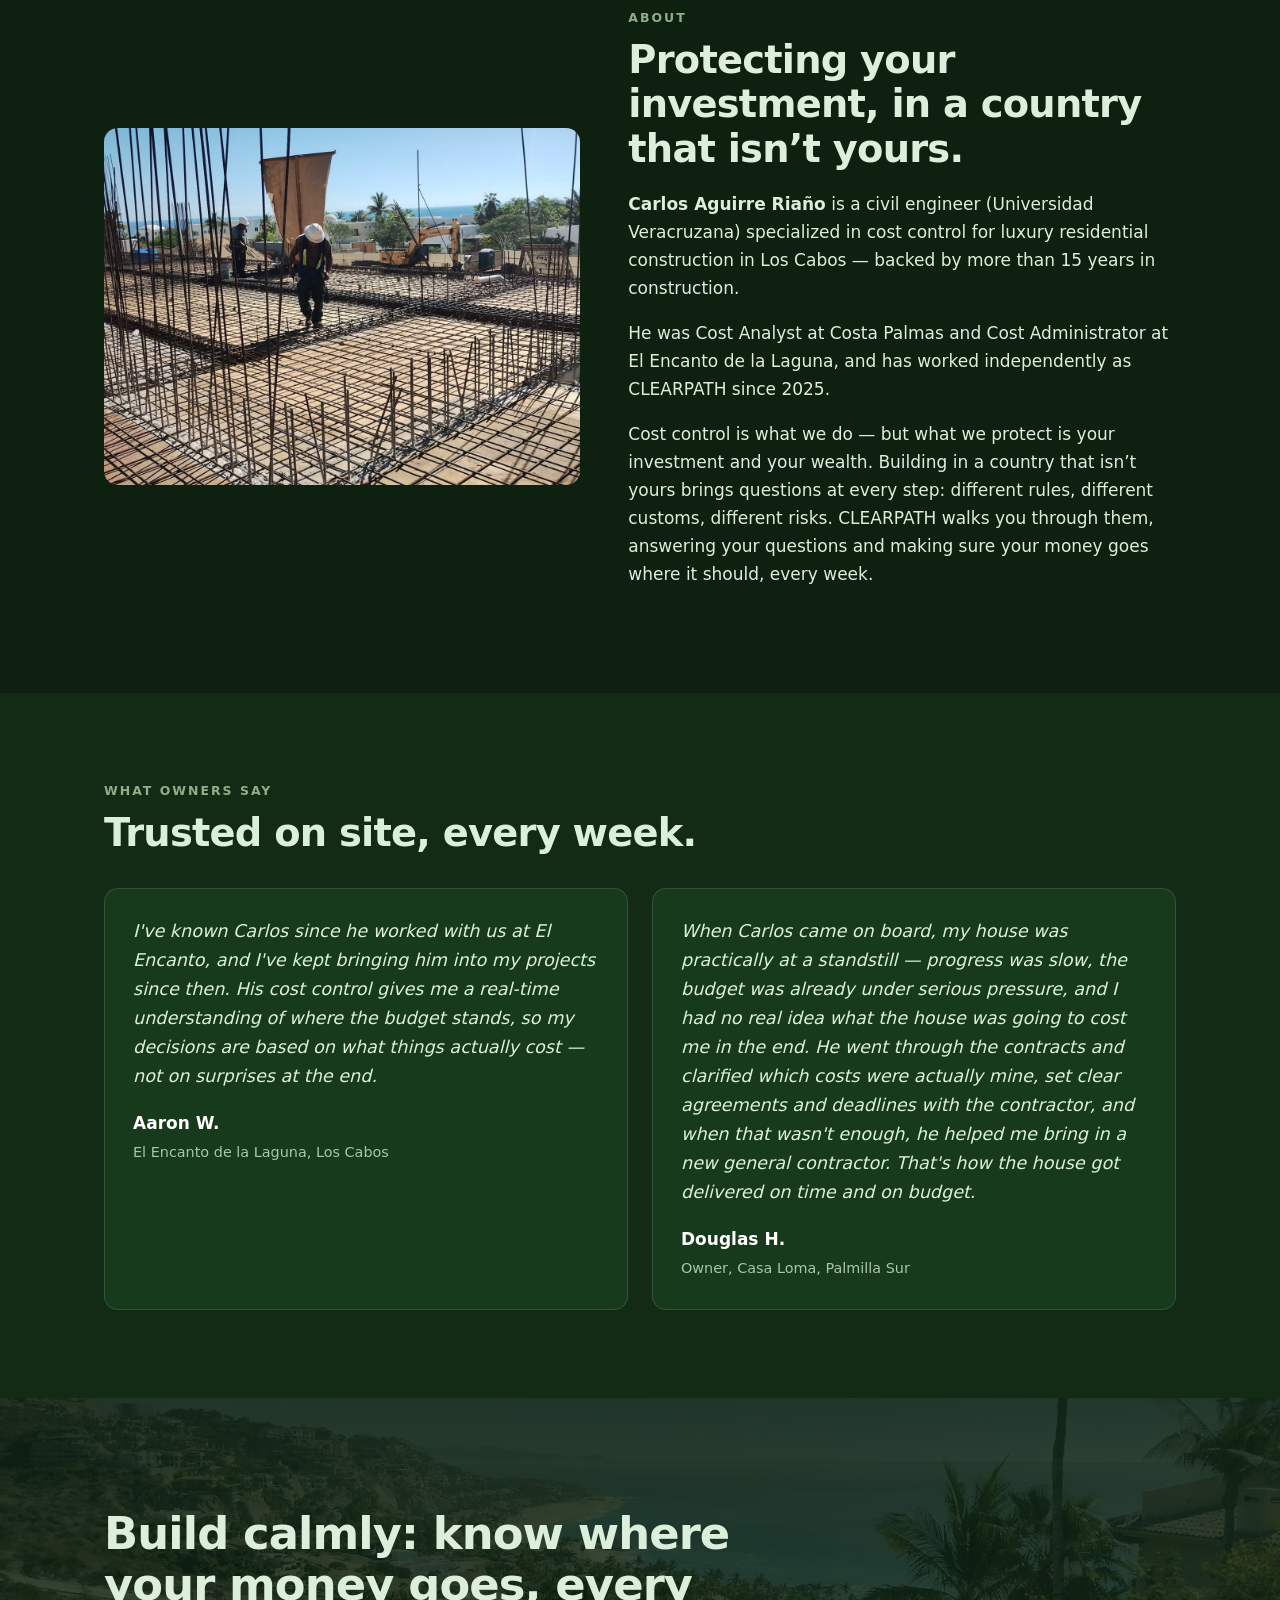
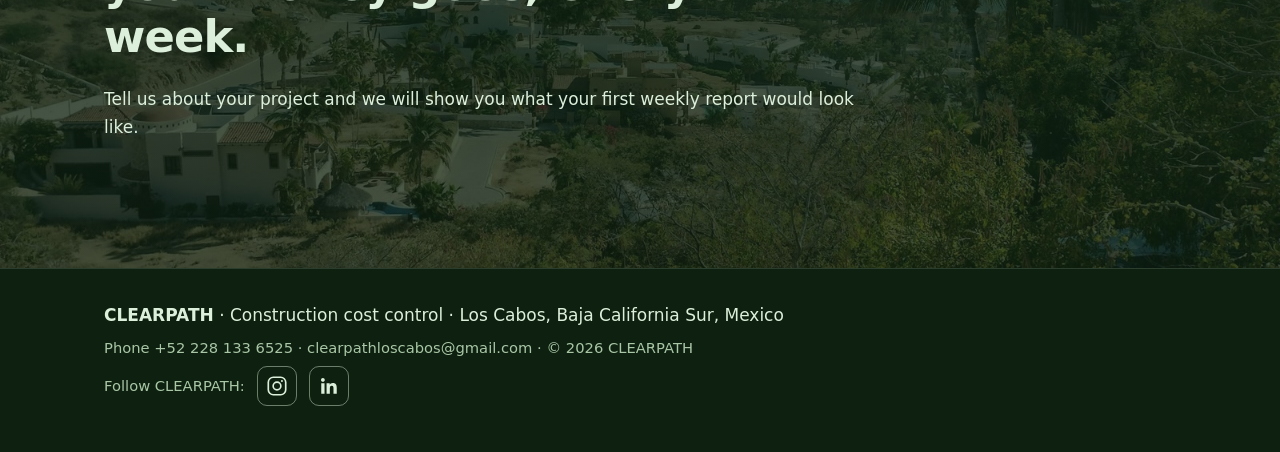
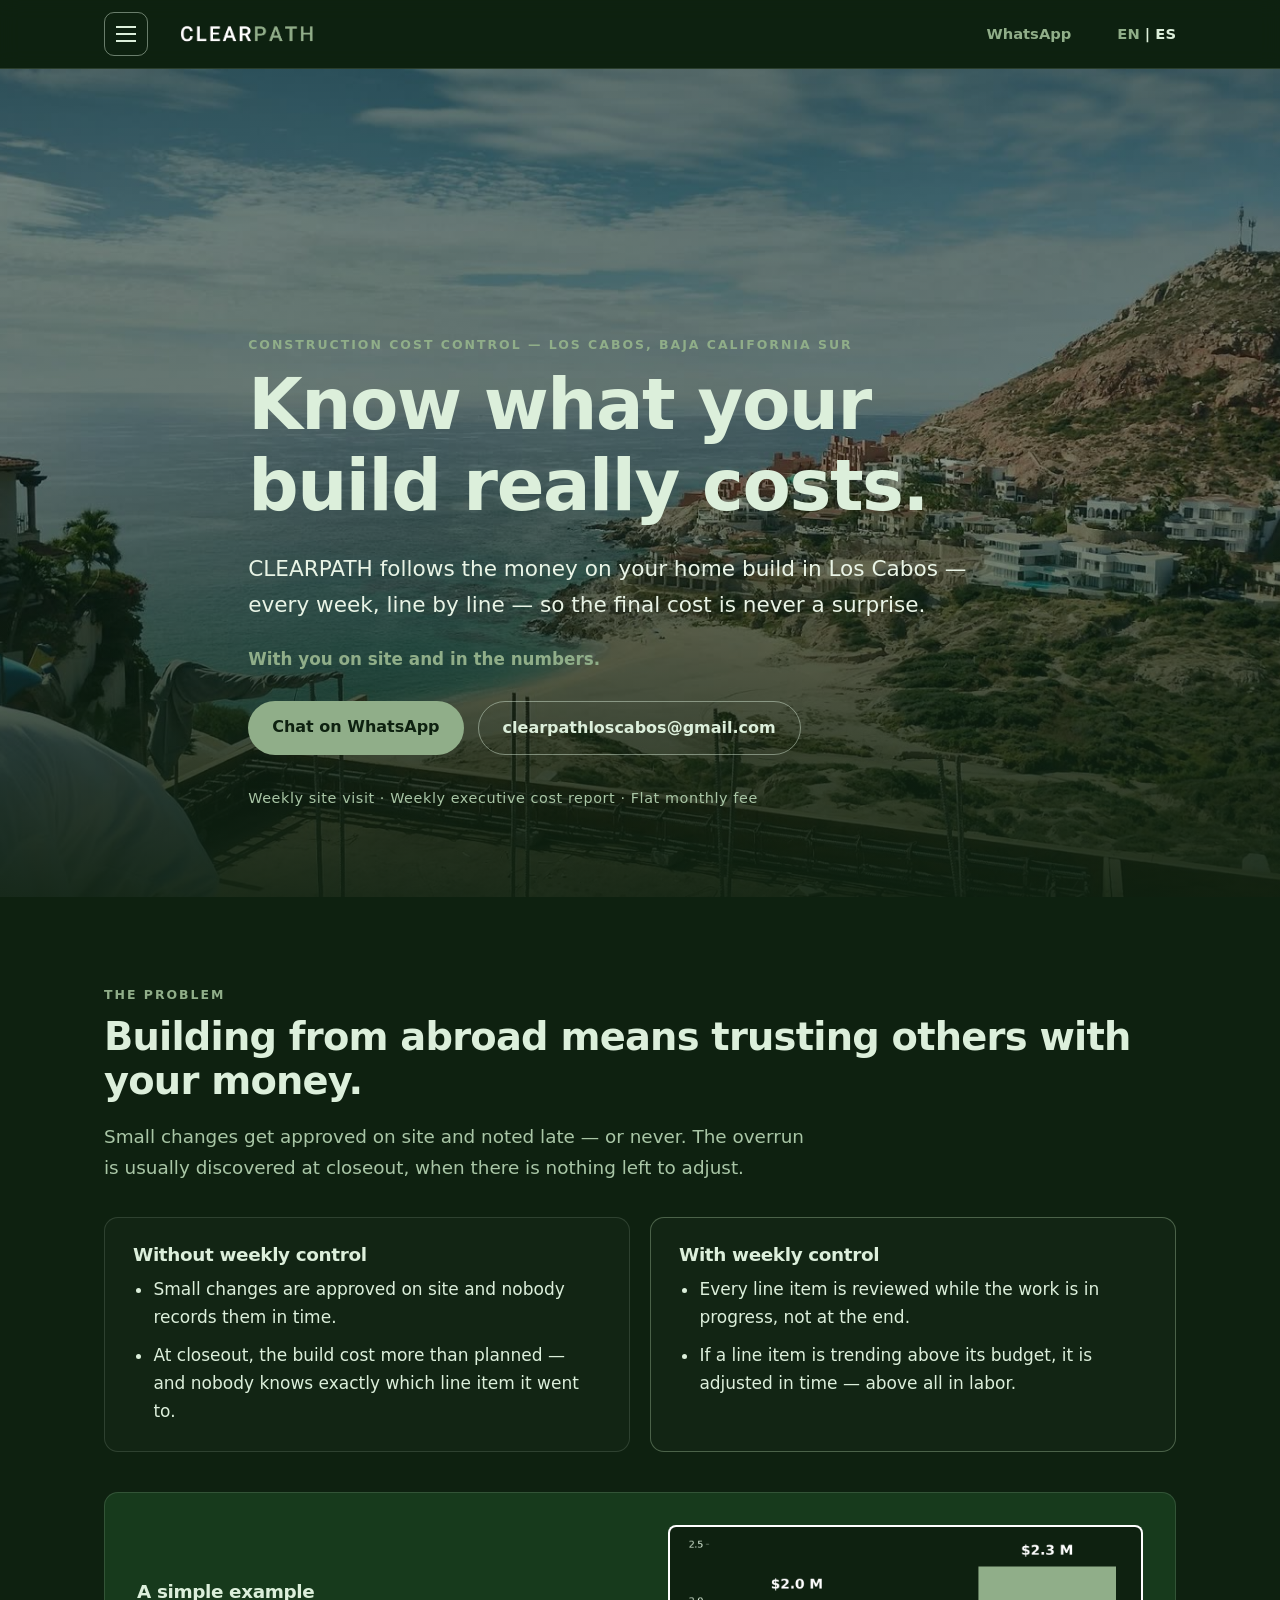
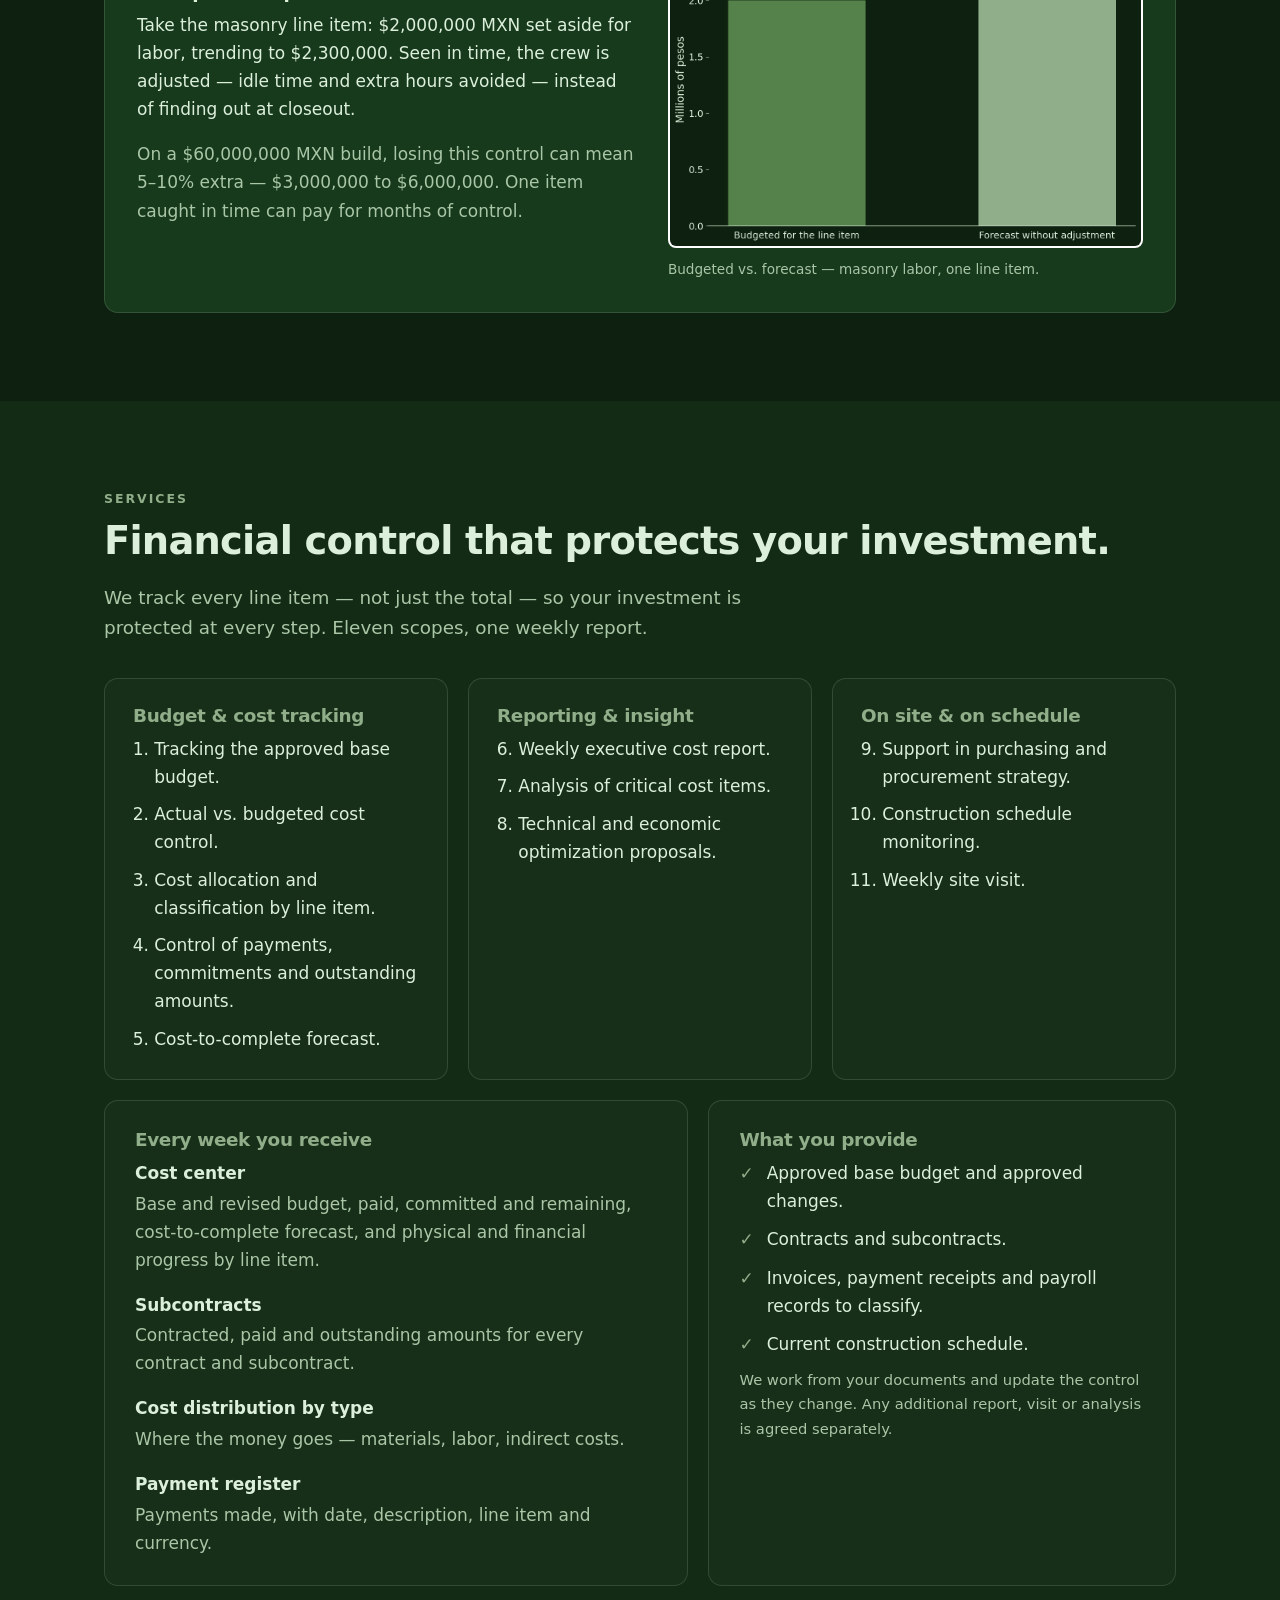
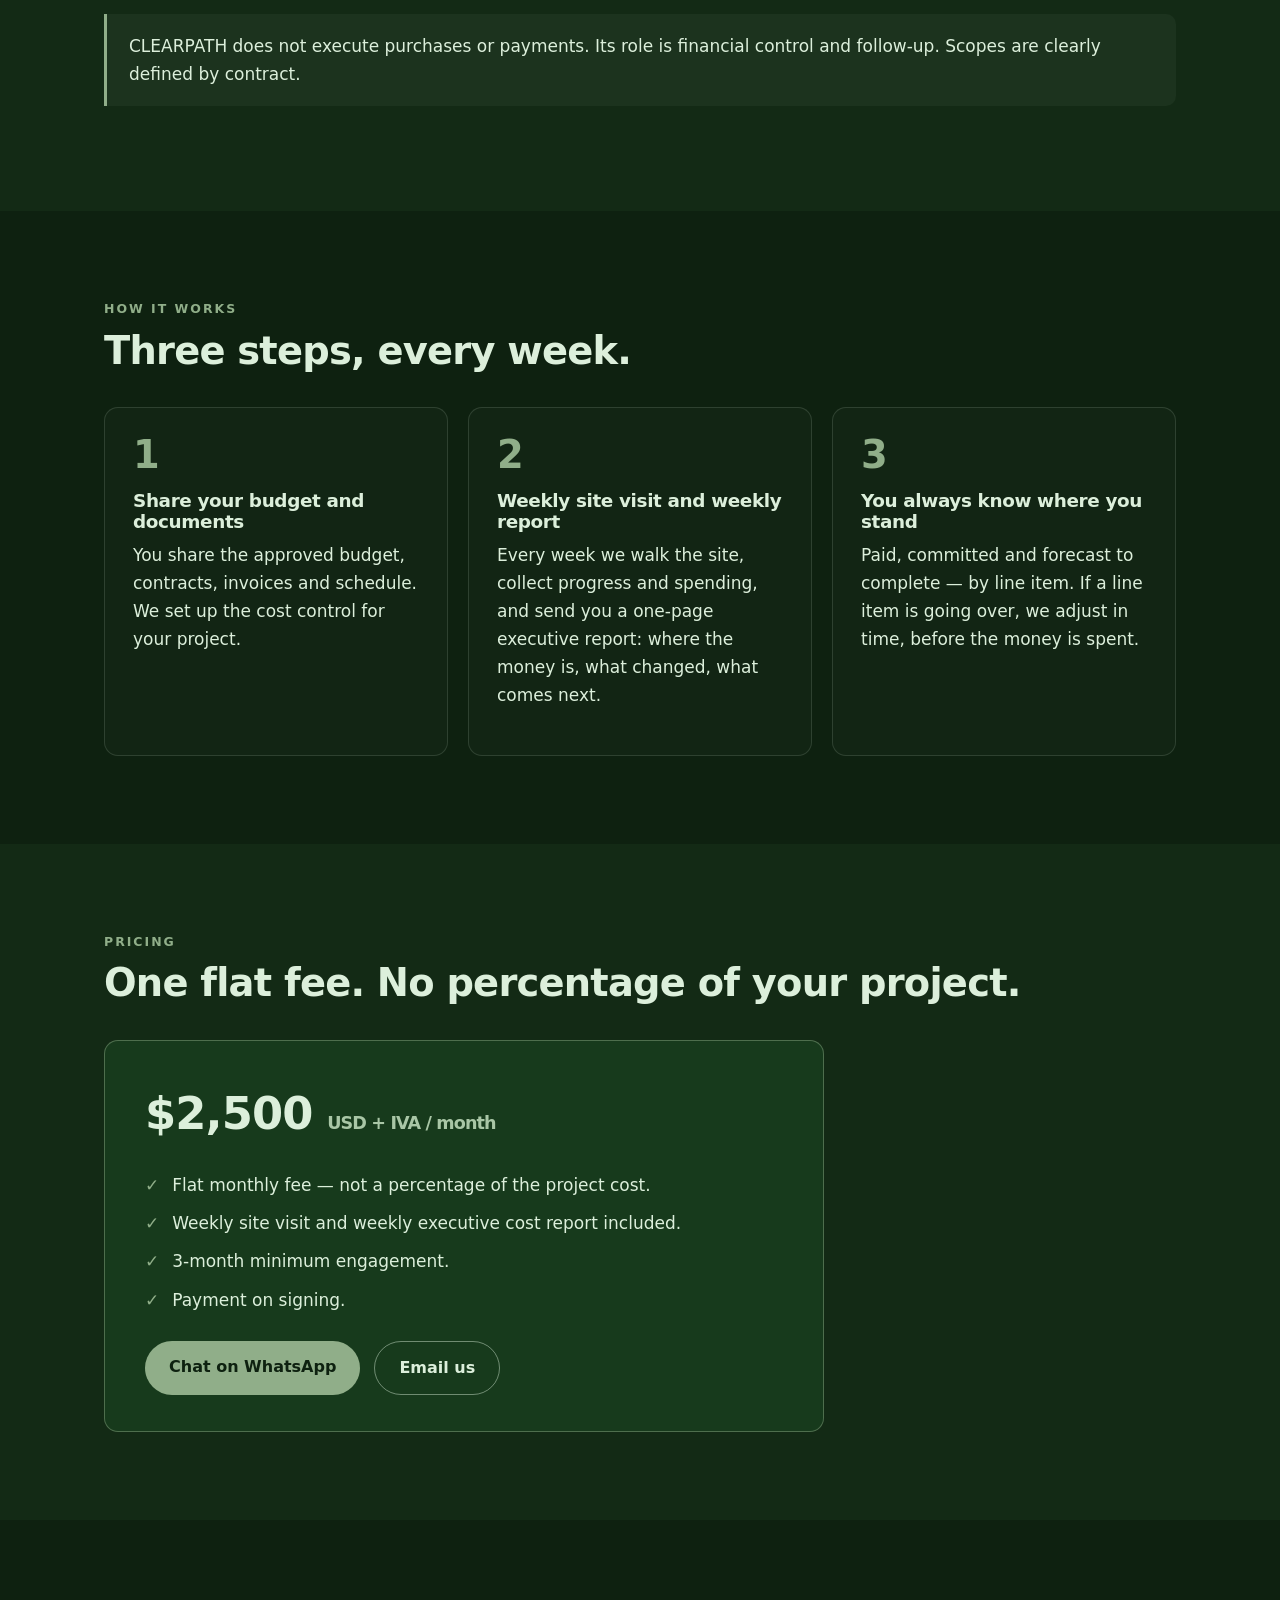
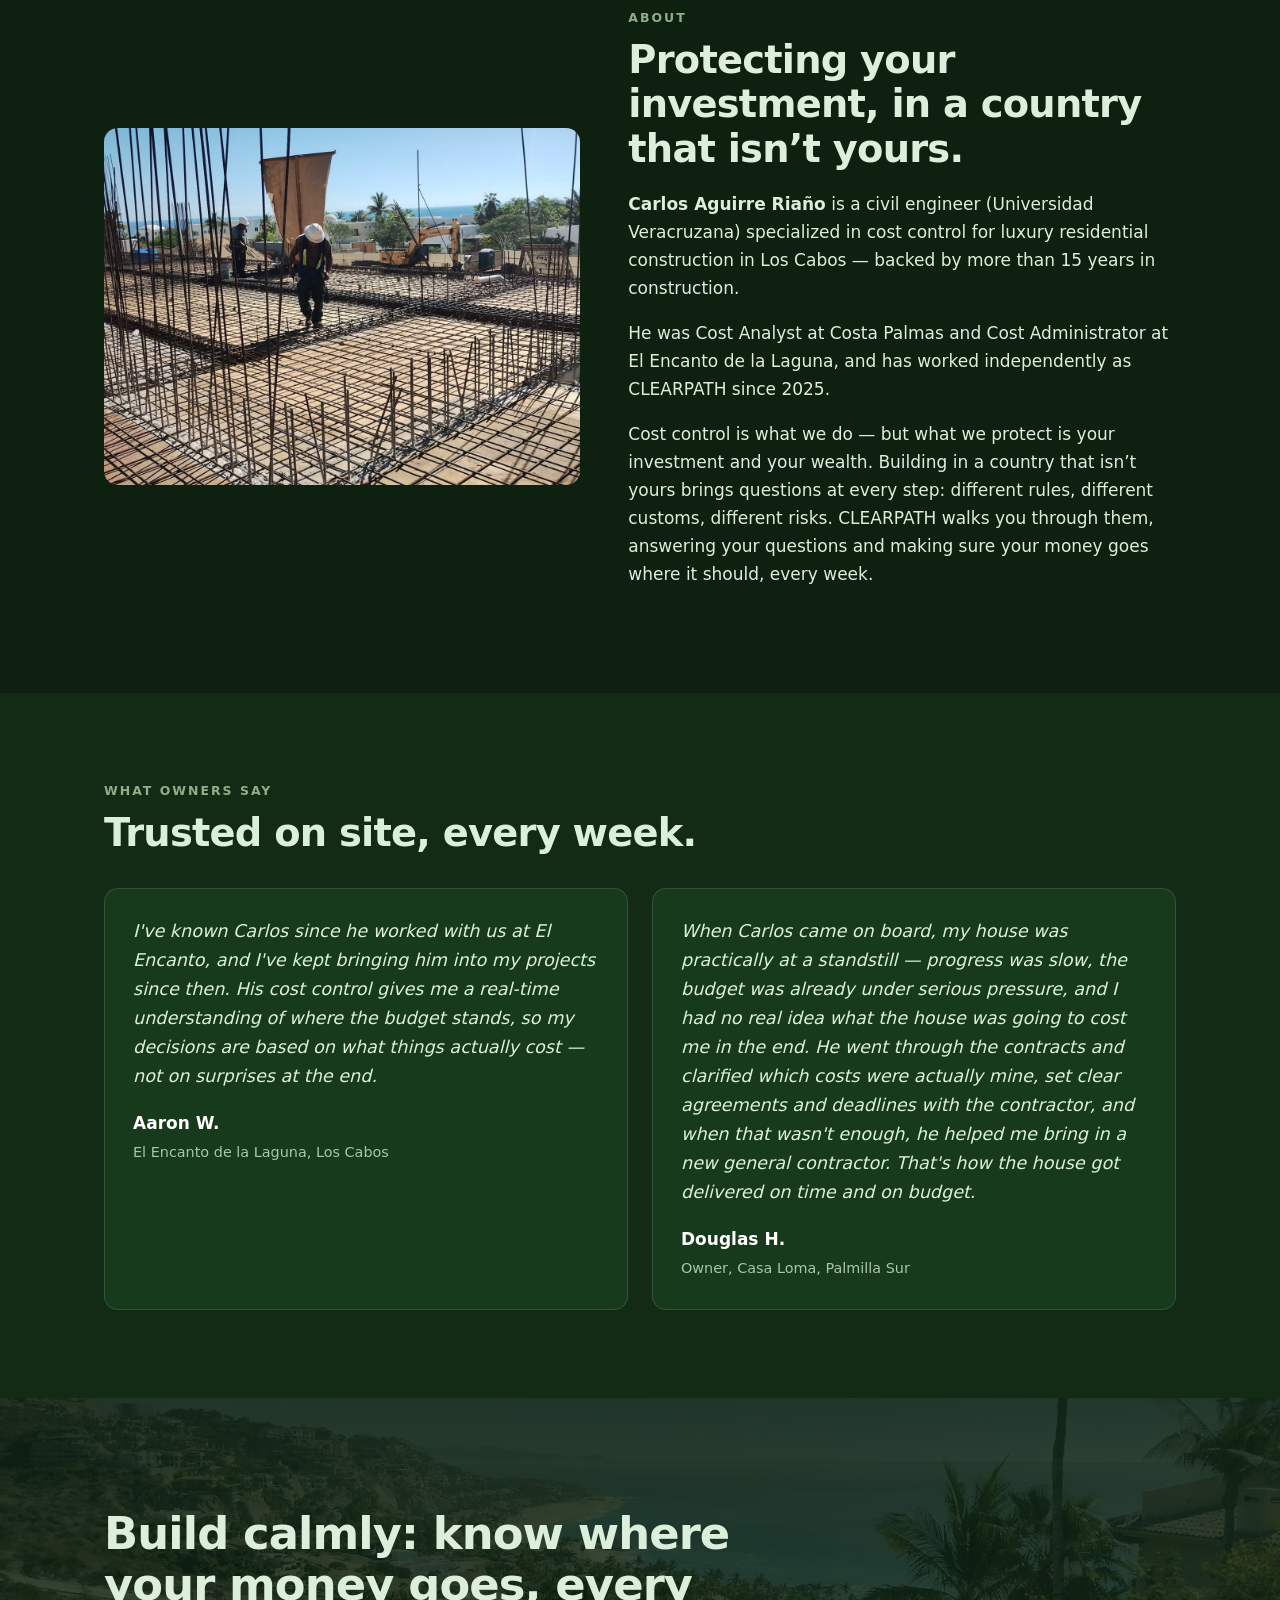
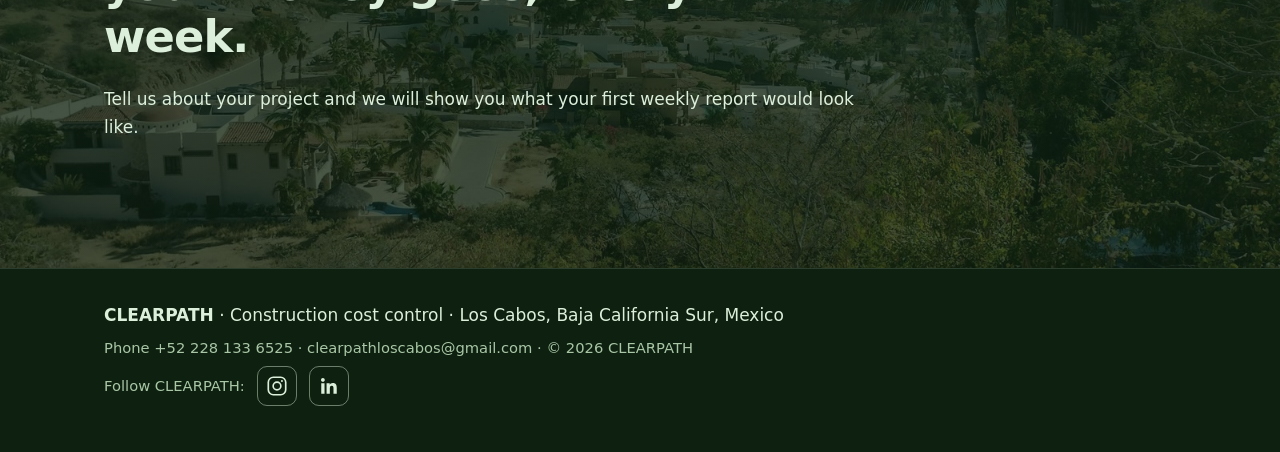
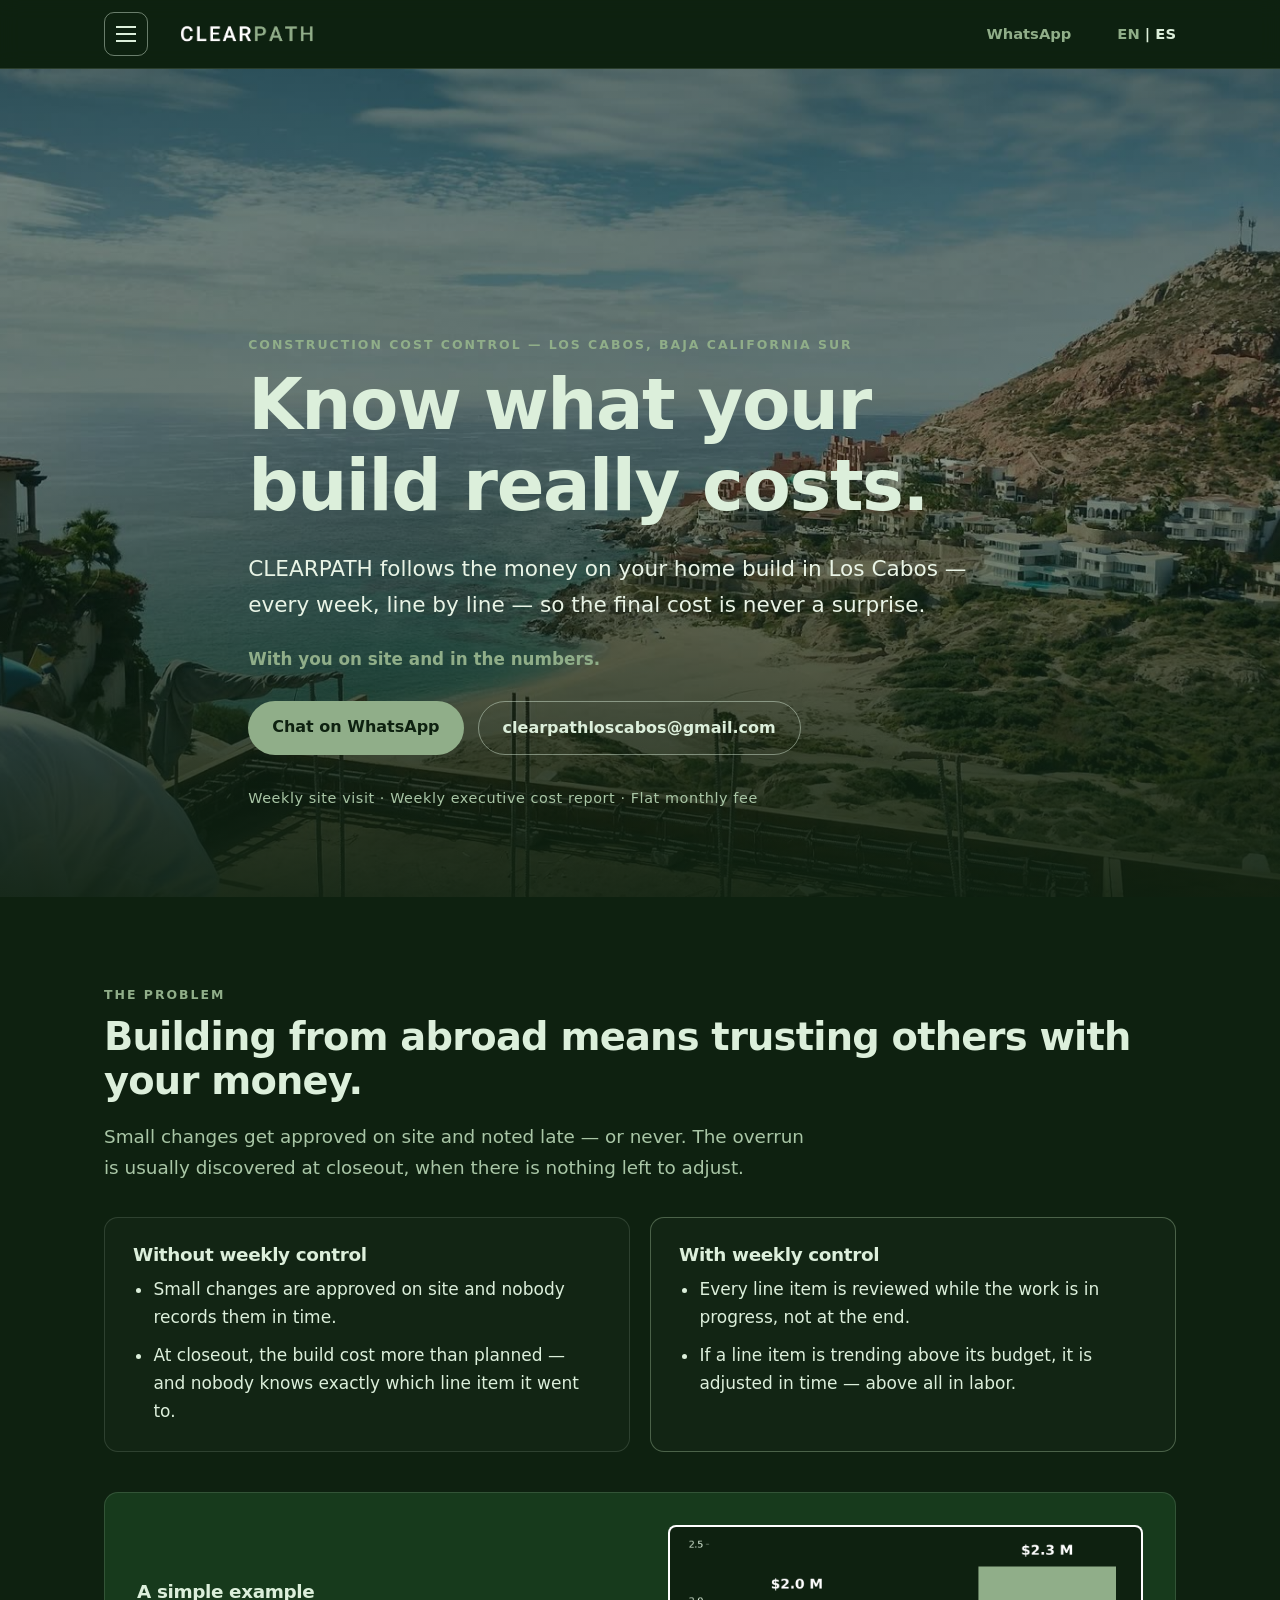
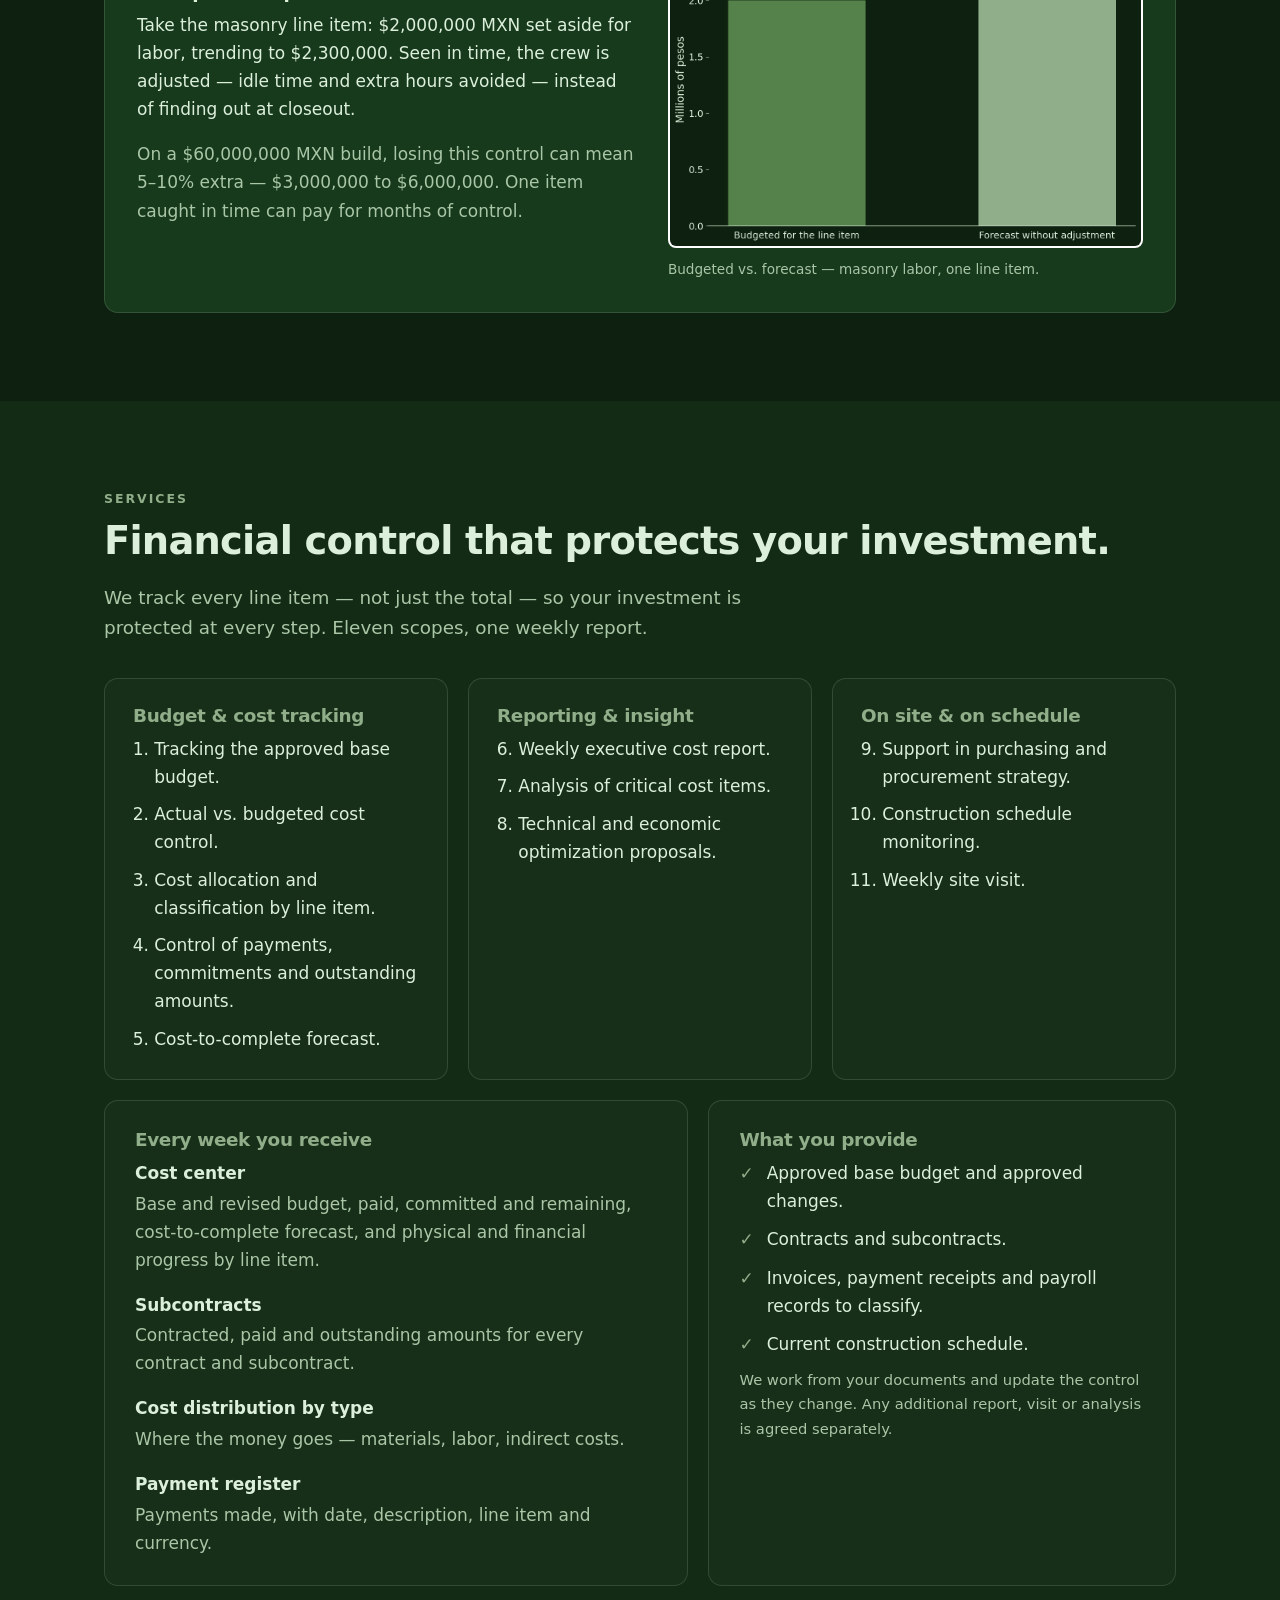
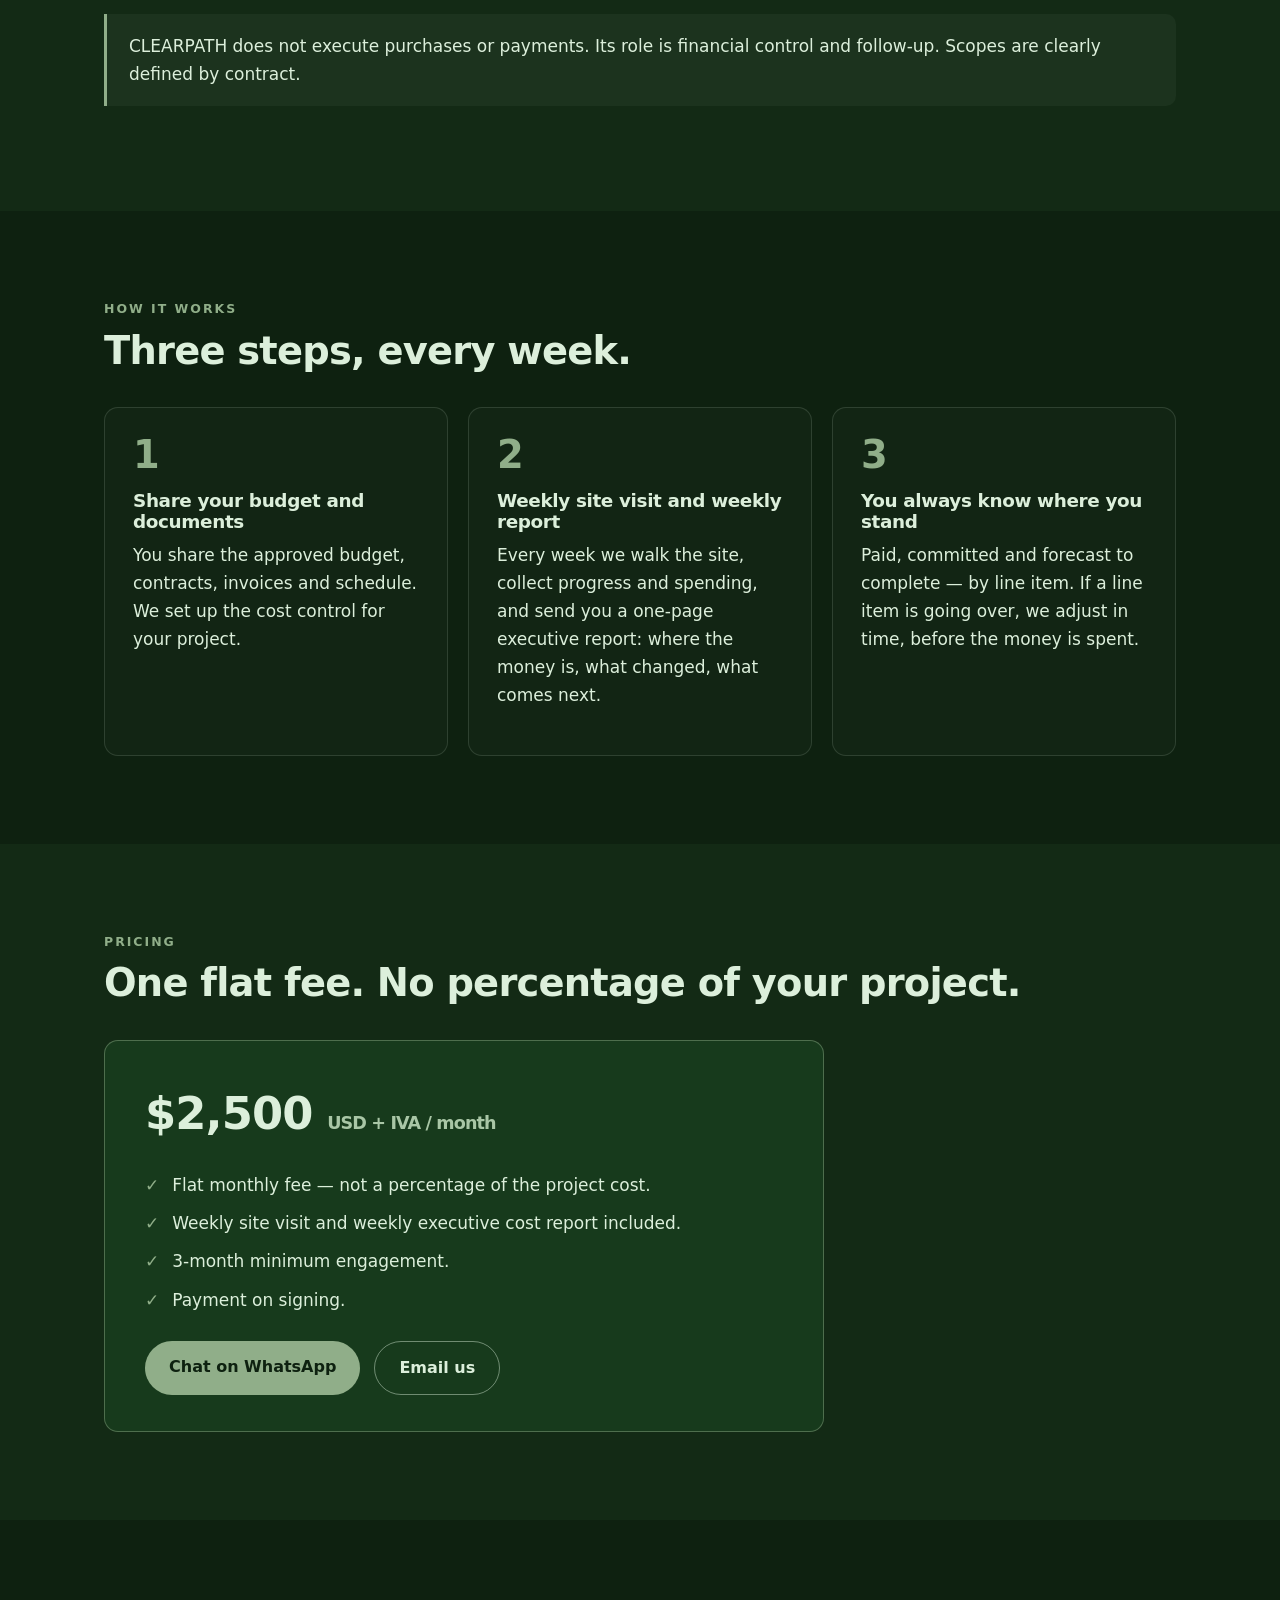
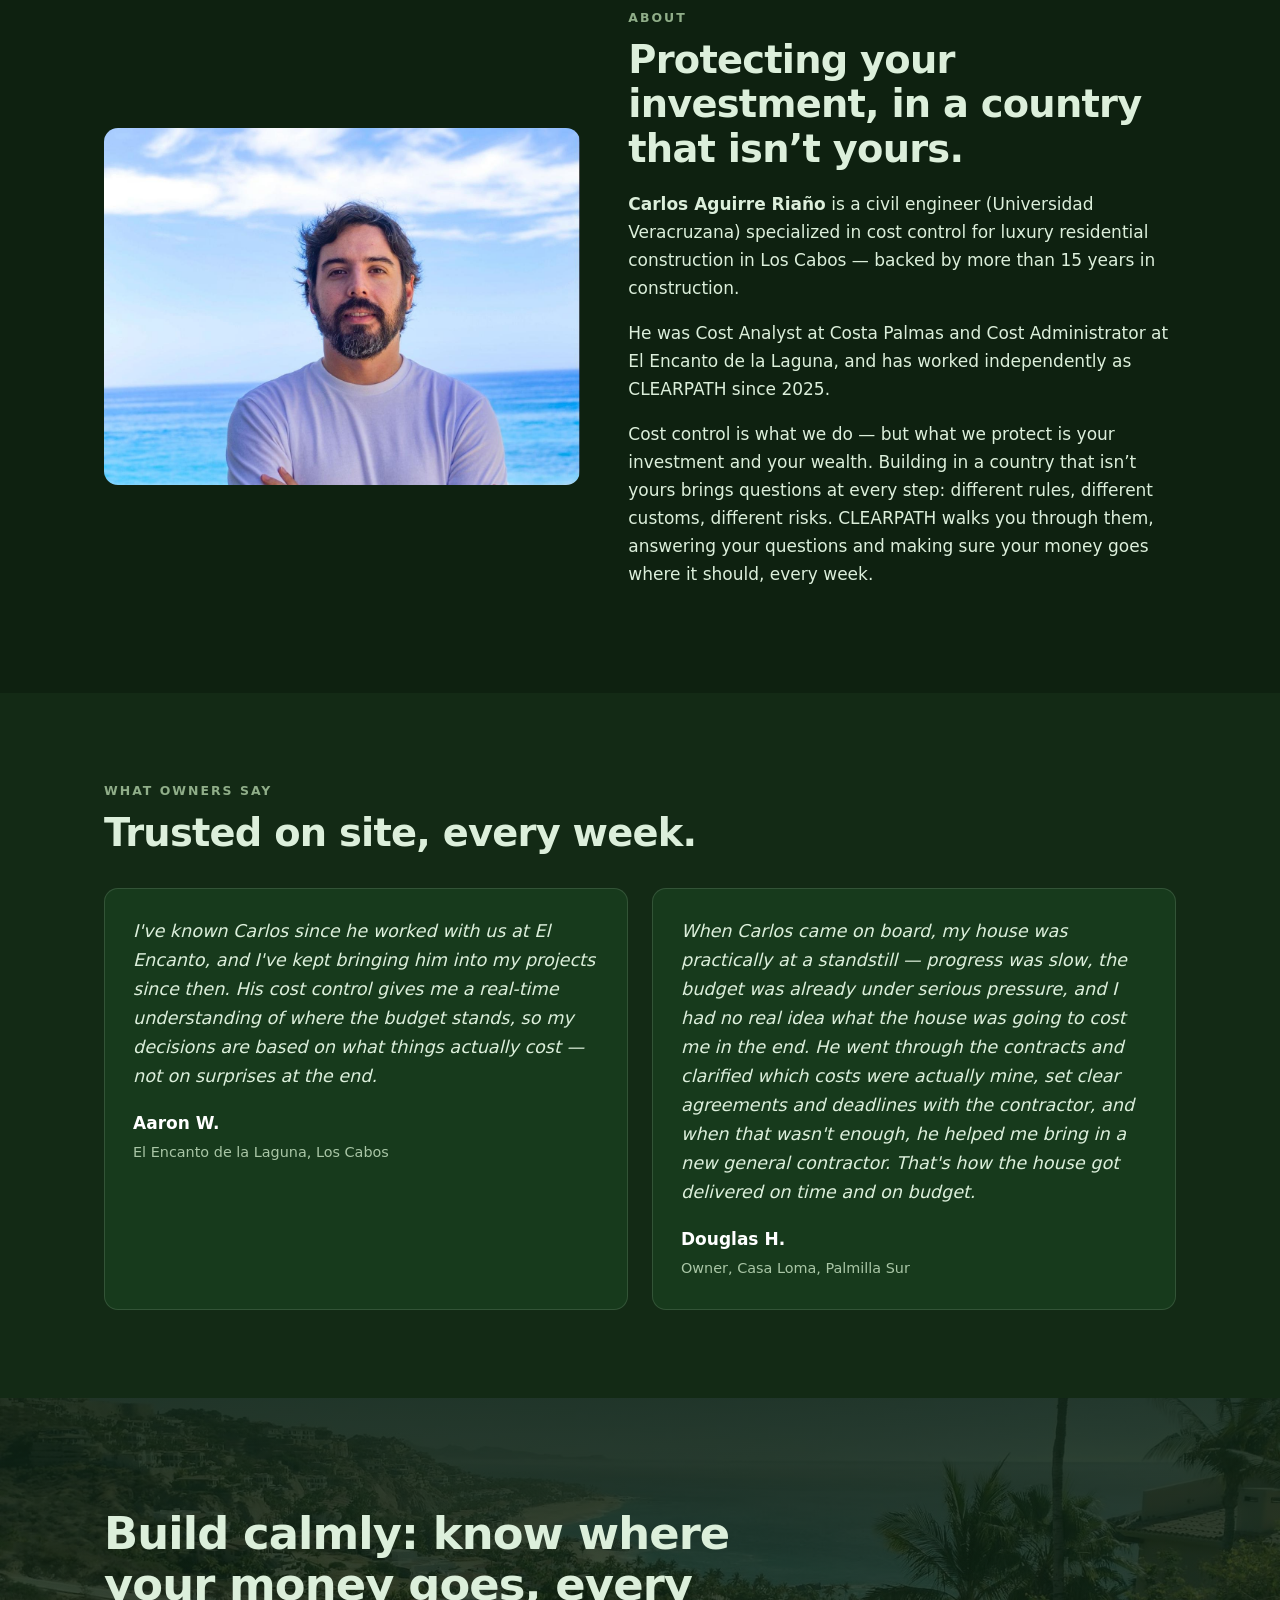
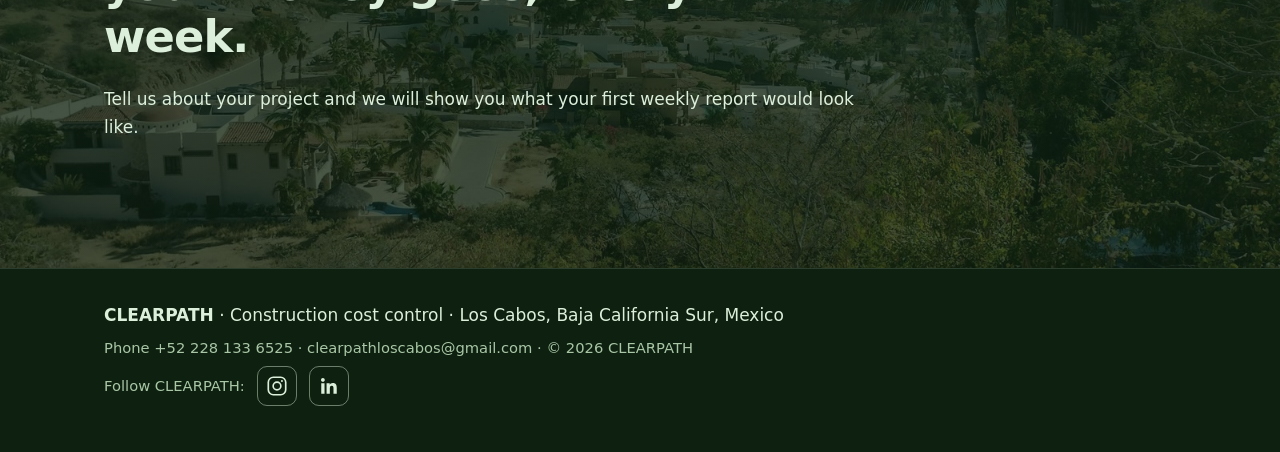
